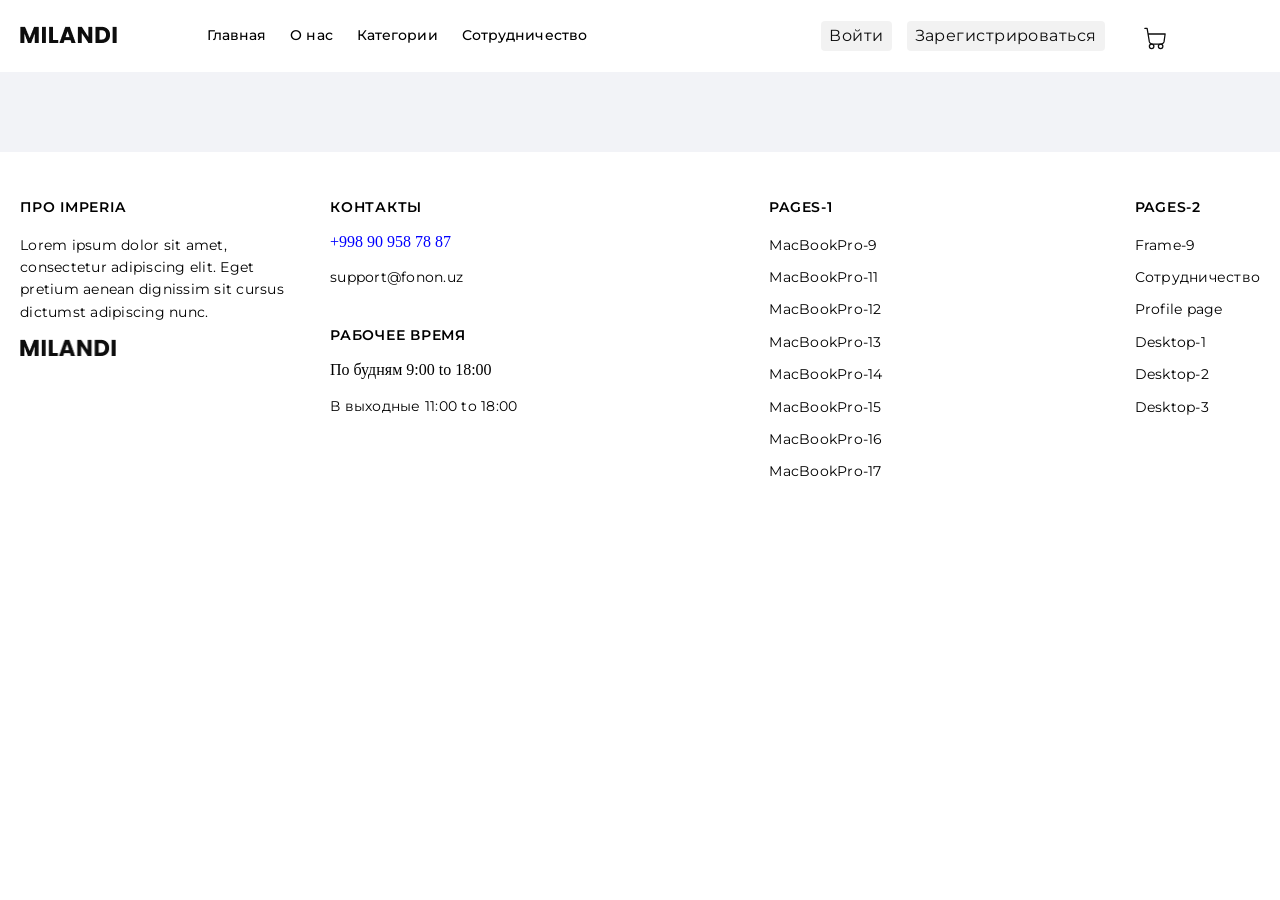
==== pages/Profile-page.html @ d147d4f4 "KKK" ====
<!DOCTYPE html>
<html lang="en">
  <head>
    <meta charset="UTF-8" />
    <meta name="viewport" content="width=device-width, initial-scale=1.0" />
    <title>Profile-page</title>
    <link rel="stylesheet" href="../scss/main.css" />
  </head>
  <body>
    <header>
      <div class="container">
        <nav>
          <a class="logo" href="../index.html">
            <img src="../image/Abubakir/logo.png" alt="logo" />
          </a>
          <div class="nav_items">
            <div class="nav-items">
              <a href="../index.html">Главная</a>
              <a href="#">О нас</a>
              <a href="#">Категории</a>
              <a href="#">Сотрудничество</a>
            </div>
            <div class="nav-btns">
              <a href="./desktop-2.html" class="btn">Войти</a>
              <a href="./desktop-3.html" class="btn">Зарегистрироваться</a>
              <svg
                xmlns="http://www.w3.org/2000/svg"
                width="32"
                height="32"
                viewBox="0 0 32 32"
                fill="none"
              >
                <g clip-path="url(#clip0_10340_265)">
                  <path
                    d="M12 28C13.4728 28 14.6667 26.8061 14.6667 25.3333C14.6667 23.8605 13.4728 22.6666 12 22.6666C10.5273 22.6666 9.33337 23.8605 9.33337 25.3333C9.33337 26.8061 10.5273 28 12 28Z"
                    stroke="#0D0D0D"
                    stroke-width="1.5"
                    stroke-linecap="round"
                    stroke-linejoin="round"
                  />
                  <path
                    d="M22.6667 28C24.1394 28 25.3333 26.8061 25.3333 25.3333C25.3333 23.8605 24.1394 22.6666 22.6667 22.6666C21.1939 22.6666 20 23.8605 20 25.3333C20 26.8061 21.1939 28 22.6667 28Z"
                    stroke="#0D0D0D"
                    stroke-width="1.5"
                    stroke-linecap="round"
                    stroke-linejoin="round"
                  />
                  <path
                    d="M4 4H6.66667L9.33333 20C9.62096 20.818 10.1666 21.5203 10.888 22.0013C11.6095 22.4822 12.4677 22.7158 13.3333 22.6667H22.6667C23.5323 22.7158 24.3905 22.4822 25.112 22.0013C25.8334 21.5203 26.379 20.818 26.6667 20L28 10.6667H7.73333"
                    stroke="#0D0D0D"
                    stroke-width="1.5"
                    stroke-linecap="round"
                    stroke-linejoin="round"
                  />
                </g>
                <defs>
                  <clipPath id="clip0_10340_265">
                    <rect width="32" height="32" fill="white" />
                  </clipPath>
                </defs>
              </svg>
            </div>
          </div>
          <div class="nav-btn">
            <div class="btnn">
              <button class="menu">
                <svg
                  xmlns="http://www.w3.org/2000/svg"
                  width="32"
                  height="32"
                  viewBox="0 0 24 24"
                  style="fill: rgba(0, 0, 0, 1)"
                >
                  <path d="M4 6h16v2H4zm0 5h16v2H4zm0 5h16v2H4z"></path>
                </svg>
              </button>
            </div>
          </div>
        </nav>
      </div>
    </header>
    <main>
      <!-- Faqat shu joyga yozasiz -->
    </main>
    <footer>
      <div class="container">
        <div class="footer_cards">
          <div class="footer_card">
            <h6>про imperia</h6>
            <p>
              Lorem ipsum dolor sit amet, consectetur adipiscing elit. Eget
              pretium aenean dignissim sit cursus dictumst adipiscing nunc.
            </p>
            <img src="../image/Abubakir/logo.png" alt="logo" />
          </div>
          <div class="foot_cards">
            <div class="footer-card">
              <h6>контакты</h6>
              <a href="tel:+998 90 958 78 87">+998 90 958 78 87</a>
              <a href="#">support@fonon.uz</a>
              <h6>рабочее время</h6>
              <p>По будням 9:00 to 18:00</p>
              <p>В выходные 11:00 to 18:00</p>
            </div>
            <div class="footer_card">
              <h6>Pages-1</h6>
              <a href="../pages/Macbookpro-9.html">MacBookPro-9</a>
              <a href="../pages/Macbookpro-11.html">MacBookPro-11</a>
              <a href="../pages/Macbookpro-12.html">MacBookPro-12</a>
              <a href="../pages/Macbookpro-13.html">MacBookPro-13</a>
              <a href="../pages/Macbookpro-14.html">MacBookPro-14</a>
              <a href="../pages/Macbookpro-15.html">MacBookPro-15</a>
              <a href="../pages/Macbookpro-16.html">MacBookPro-16</a>
              <a href="../pages/Macbookpro-17.html">MacBookPro-17</a>
            </div>
            <div class="footer_card">
              <h6>Pages-2</h6>
              <a href="../pages/Frame-9.html">Frame-9</a>
              <a href="../pages/Сотрудничество.html">Сотрудничество</a>
              <a href="../pages/Profile-page.html">Profile page</a>
              <a href="../pages/desktop-1.html">Desktop-1</a>
              <a href="../pages/desktop-2.html">Desktop-2</a>
              <a href="../pages/desktop-3.html">Desktop-3</a>
            </div>
          </div>
        </div>
      </div>
    </footer>
    <script src="../js/index.js"></script>
  </body>
</html>
---- scss/main.css ----
@import url("https://fonts.googleapis.com/css2?family=Inter&family=Montserrat&display=swap");
@import url("https://fonts.googleapis.com/css2?family=Inter&family=Montserrat&family=Open+Sans&display=swap");
@import url("https://fonts.googleapis.com/css2?family=Inter&family=Montserrat&display=swap");
footer {
  padding: 46px 0 42px;
}
footer .footer_cards {
  display: flex;
  align-items: flex-start;
  justify-content: space-between;
  gap: 24px;
}
footer .footer_cards .footer_card h6 {
  color: var(--Black, #000);
  font-variant-numeric: lining-nums proportional-nums;
  /* BUTTON */
  font-family: Montserrat;
  font-size: 14px;
  font-style: normal;
  font-weight: 600;
  line-height: 140%; /* 19.6px */
  letter-spacing: 0.75px;
  text-transform: uppercase;
}
footer .footer_cards .footer_card p {
  max-width: 265px;
  color: var(--Black, #000);
  font-variant-numeric: lining-nums proportional-nums;
  /* Body 2 */
  font-family: Montserrat;
  font-size: 14px;
  font-style: normal;
  font-weight: 400;
  line-height: 160%; /* 22.4px */
  letter-spacing: 0.25px;
  padding: 16px 0;
}
footer .footer_cards .footer_card img {
  width: 96px;
}
footer .footer_cards .foot_cards {
  width: 75%;
  display: flex;
  align-items: baseline;
  justify-content: space-between;
  gap: 32px;
}
footer .footer_cards .foot_cards .footer-card h6 {
  padding-bottom: 15px;
  color: var(--Black, #000);
  font-variant-numeric: lining-nums proportional-nums;
  /* BUTTON */
  font-family: Montserrat;
  font-size: 14px;
  font-style: normal;
  font-weight: 600;
  line-height: 140%; /* 19.6px */
  letter-spacing: 0.75px;
  text-transform: uppercase;
}
footer .footer_cards .foot_cards .footer-card a + a {
  display: block;
  padding-top: 15px;
  padding-bottom: 38px;
  color: var(--Black, #000);
  font-variant-numeric: lining-nums proportional-nums;
  /* Body 2 */
  font-family: Montserrat;
  font-size: 14px;
  font-style: normal;
  font-weight: 400;
  line-height: 160%; /* 22.4px */
  letter-spacing: 0.25px;
}
footer .footer_cards .foot_cards .footer-card p + p {
  padding-top: 10px;
  max-width: 265px;
  color: var(--Black, #000);
  font-variant-numeric: lining-nums proportional-nums;
  /* Body 2 */
  font-family: Montserrat;
  font-size: 14px;
  font-style: normal;
  font-weight: 400;
  line-height: 160%; /* 22.4px */
  letter-spacing: 0.25px;
  padding: 16px 0;
}
footer .footer_cards .foot_cards .footer_card h6 {
  padding-bottom: 16px;
}
footer .footer_cards .foot_cards .footer_card a {
  color: var(--Black, #000);
  font-variant-numeric: lining-nums proportional-nums;
  /* Body 2 */
  font-family: Montserrat;
  font-size: 14px;
  font-style: normal;
  font-weight: 400;
  line-height: 160%; /* 22.4px */
  letter-spacing: 0.25px;
  display: block;
  padding-bottom: 10px;
  transition: 0.5s;
}
footer .footer_cards .foot_cards .footer_card a:hover {
  color: #6f6f6f;
}
@media only screen and (max-width: 888px) {
  footer .footer_cards {
    display: flex;
    align-items: center;
    justify-content: center;
    gap: 32px;
    flex-wrap: wrap;
  }
}
@media only screen and (max-width: 888px) {
  footer .footer_cards .footer_card img {
    width: 60px;
  }
  footer .footer_cards .foot_cards {
    display: flex;
    align-items: flex-start;
    justify-content: flex-start;
    gap: 28px;
    flex-wrap: wrap;
  }
}

.top {
  padding: 8px 0;
  background-color: black;
}
.top button {
  background-color: transparent;
  color: #fff;
  font-size: 28px;
  transition: 0.5s;
}
.top button:hover {
  color: #4d4a4a;
}

header {
  background-color: #fff;
  position: sticky;
  top: 0;
  left: 0;
  right: 0;
  z-index: 100;
}
header nav {
  display: flex;
  align-items: center;
  justify-content: space-between;
  padding: 20px 0;
}
header nav .nav_items {
  width: 85%;
  display: flex;
  align-items: center;
  justify-content: space-between;
  gap: 32px;
  padding: 0 45px;
}
header nav .nav_items .nav-items {
  display: flex;
  align-items: center;
  gap: 24px;
}
header nav .nav_items .nav-items a {
  color: #000;
  text-align: center;
  font-variant-numeric: lining-nums proportional-nums;
  /* Subtitle 2 */
  font-family: Montserrat;
  font-size: 14px;
  font-style: normal;
  font-weight: 500;
  line-height: 140%; /* 19.6px */
  letter-spacing: 0.1px;
  transition: 0.4s;
}
header nav .nav_items .nav-items a:hover {
  color: #000;
  font-weight: 600;
}
header nav .nav_items .nav-btns {
  display: flex;
  align-items: center;
  gap: 15px;
}
header nav .nav_items .nav-btns a {
  border-radius: 4px;
  background: var(--black-5, rgba(0, 0, 0, 0.05));
  color: var(--Black, #0d0d0d);
  text-align: center;
  font-variant-numeric: lining-nums proportional-nums;
  padding: 4px 8px;
  /* Body 1 */
  font-family: Montserrat;
  font-size: 16px;
  font-style: normal;
  font-weight: 400;
  line-height: 140%; /* 22.4px */
  letter-spacing: 0.44px;
  transition: 0.5s;
}
header nav .nav_items .nav-btns a:hover {
  background: var(--Yellow, #ffc000);
}
header nav .nav_items .nav-btns svg {
  margin-left: 19px;
  cursor: pointer;
}
header nav #dark-light {
  cursor: pointer;
  border-radius: 44px;
  overflow: hidden;
  /* Checked */
  /* Other States */
}
header nav #dark-light .l {
  display: block;
  margin-bottom: 1.5em;
  font-size: 1em;
  cursor: pointer;
}
header nav #dark-light .l {
  background-color: rgba(0, 0, 0, 0.7);
  border-radius: 0.75em;
  box-shadow: 0.125em 0.125em 0 0.125em rgba(0, 0, 0, 0.3) inset;
  color: #fdea7b;
  display: inline-flex;
  align-items: center;
  margin: auto;
  padding: 0.15em;
  width: 3em;
  height: 1.5em;
  transition: background-color 0.1s 0.3s ease-out, box-shadow 0.1s 0.3s ease-out;
  -webkit-appearance: none;
  -moz-appearance: none;
  appearance: none;
}
header nav #dark-light .l:before,
header nav #dark-light .l:after {
  content: "";
  display: block;
}
header nav #dark-light .l:before {
  background-color: #d7d7d7;
  border-radius: 50%;
  width: 1.2em;
  height: 1.2em;
  transition: background-color 0.1s 0.3s ease-out, transform 0.3s ease-out;
  z-index: 1;
}
header nav #dark-light .l:after {
  background: linear-gradient(transparent 50%, rgba(0, 0, 0, 0.15) 0) 0 50%/50% 100%, repeating-linear-gradient(90deg, #bbb 0, #bbb, #bbb 20%, #999 20%, #999 40%) 0 50%/50% 100%, radial-gradient(circle at 50% 50%, #888 25%, transparent 26%);
  background-repeat: no-repeat;
  border: 0.25em solid transparent;
  border-left: 0.4em solid #d8d8d8;
  border-right: 0 solid transparent;
  transition: border-left-color 0.1s 0.3s ease-out, transform 0.3s ease-out;
  transform: translateX(-22.5%);
  transform-origin: 25% 50%;
  width: 1.2em;
  height: 1em;
  box-sizing: border-box;
}
header nav #dark-light .l:checked {
  background-color: rgba(0, 0, 0, 0.45);
  box-shadow: 0.125em 0.125em 0 0.125em rgba(0, 0, 0, 0.1) inset;
}
header nav #dark-light .l:checked:before {
  background-color: currentColor;
  transform: translateX(125%);
}
header nav #dark-light .l:checked:after {
  border-left-color: currentColor;
  transform: translateX(-2.5%) rotateY(180deg);
}
header nav #dark-light .l:focus {
  /* Usually an anti-A11Y practice but set to remove an annoyance just for this demo */
  outline: 0;
}
header nav .btnn {
  display: flex;
  align-items: center;
  gap: 14px;
}
header nav .btnn .menu {
  background-color: transparent;
  border: 0;
  display: none;
}
header nav .btnn-2 {
  display: flex;
  align-items: center;
  gap: 14px;
}
header nav .btnn-2 svg {
  display: none;
}
header nav .nav-btn {
  display: flex;
  align-items: center;
  gap: 14px;
}
header nav .nav-btn .logo-2 {
  display: none;
}
@media only screen and (max-width: 1027px) {
  header nav .btnn .menu {
    display: block;
  }
  header .nav_items {
    display: flex;
    align-items: center;
    justify-content: center;
    flex-direction: column;
    gap: 25px;
    position: fixed;
    top: 86px;
    right: -100%;
    width: 100%;
    height: calc(80vh - 70px);
    background: #fff;
    opacity: 0.95;
    padding: 100px 0;
    transition: all 0.3s ease-in-out;
    z-index: 100;
  }
  header .nav_items .nav-items {
    display: flex;
    align-items: center;
    justify-content: center;
    flex-direction: column;
  }
  header .nav_items .nav-btns {
    display: flex;
    align-items: center;
    justify-content: center;
    flex-direction: column;
  }
}
@media only screen and (max-width: 420px) {
  header nav .logo {
    display: none;
  }
  header nav .nav-btn {
    width: 100%;
    display: flex;
    align-items: center;
    justify-content: space-between;
  }
  header nav .nav-btn .logo-2 {
    display: block;
  }
  header nav .nav-btn .btnn-2 svg {
    display: block;
    cursor: pointer;
  }
}

@media only screen and (max-width: 1027px) {
  .open .nav {
    display: flex;
    align-items: center;
    justify-content: space-between;
  }
  .open .menu {
    display: block;
  }
  .open .nav_items {
    display: flex;
    align-items: center;
    justify-content: center;
    flex-direction: column;
    gap: 25px;
    position: fixed;
    top: 86px;
    right: 0%;
    width: 100%;
    height: calc(80vh - 50px);
    background: #fff;
    opacity: 0.95;
    padding: 60px 0;
    transition: all 0.3s ease-in-out;
    z-index: 100;
  }
}

.hero {
  background: linear-gradient(99deg, #e1aa00 0%, #ffc000 74.72%);
  padding-top: 203px;
  padding-bottom: 189px;
}
.hero .hero_cards {
  background-color: #000;
  display: flex;
  align-items: center;
  justify-content: space-between;
  position: relative;
  padding-bottom: 150px;
}
.hero .hero_cards .hero_card {
  max-width: 600px;
  padding-left: 20px;
}
.hero .hero_cards .hero_card h1 {
  max-width: 588px;
  color: var(--White, #fff);
  font-variant-numeric: lining-nums proportional-nums;
  /* H4 Headline */
  font-family: Montserrat;
  font-size: 34px;
  font-style: normal;
  font-weight: 700;
  line-height: 140%; /* 47.6p x */
  letter-spacing: 0.25px;
  padding-top: 30px;
}
.hero .hero_cards .hero_card p {
  max-width: 588px;
  color: var(--White, #fff);
  font-variant-numeric: lining-nums proportional-nums;
  /* Subtitle 2 */
  font-family: Montserrat;
  font-size: 14px;
  font-style: normal;
  font-weight: 500;
  line-height: 140%; /* 19.6px */
  letter-spacing: 0.1px;
  padding-top: 16px;
  padding-bottom: 24px;
}
.hero .hero_cards .hero_card svg {
  fill: #ffc000;
  transition: 0.5s;
}
.hero .hero_cards .hero_card a {
  display: flex;
  align-items: center;
  gap: 4px;
  color: var(--Yellow, #ffc000);
  text-align: center;
  font-variant-numeric: lining-nums proportional-nums;
  /* BUTTON */
  font-family: Montserrat;
  font-size: 14px;
  font-style: normal;
  font-weight: 600;
  line-height: 140%; /* 19.6px */
  letter-spacing: 0.75px;
  text-transform: uppercase;
  transition: 0.5s;
}
.hero .hero_cards .hero_card a:hover {
  color: #fff;
}
.hero .hero_cards .hero_card a:hover svg {
  fill: #fff;
}
.hero .hero_cards .hero_card img {
  max-width: 512px;
  height: 788px;
  position: absolute;
  top: -205.5px;
  right: 0;
  overflow: hidden;
}
@media only screen and (max-width: 420px) {
  .hero {
    padding-bottom: 0;
    padding-top: 100px;
  }
  .hero .container {
    padding: 0;
  }
  .hero .container .hero_cards {
    display: flex;
    align-items: center;
    justify-content: center;
    flex-wrap: wrap;
    flex-direction: column-reverse;
    background-color: transparent;
    padding-bottom: 0;
  }
  .hero .container .hero_cards h1 {
    font-size: 24px;
  }
  .hero .container .hero_cards .hero_card {
    padding: 0;
  }
  .hero .container .hero_cards .hero_card img {
    width: 100%;
    position: relative;
    height: 400px;
    top: 4px;
  }
  .hero .container .hero_cards .card2 {
    padding-left: 28px;
    background: #fff;
    padding-bottom: 48px;
  }
  .hero .container .hero_cards .card2 h1 {
    color: #000;
  }
  .hero .container .hero_cards .card2 p {
    color: #000;
  }
  .hero .container .hero_cards .card2 a {
    color: #000;
  }
  .hero .container .hero_cards .card2 a svg {
    fill: #000;
  }
}

main {
  background: #f2f3f7;
  padding-bottom: 80px;
}

.services .services-content h2 {
  color: #000;
  text-align: center;
  font-variant-numeric: lining-nums proportional-nums;
  /* H4 Headline */
  font-family: Montserrat;
  font-size: 34px;
  font-style: normal;
  font-weight: 700;
  line-height: 140%; /* 47.6px */
  letter-spacing: 0.25px;
  padding-top: 62px;
}
.services .services-content .services_cards {
  padding-top: 24px;
  padding-bottom: 80px;
  display: flex;
  align-items: center;
  justify-content: space-between;
  gap: 50px;
}
.services .services-content .services_cards .services_card {
  width: 294px;
  border-radius: 12px;
  background: var(--Tecxt-white, #fff);
  padding: 29px 32px 27px;
  display: flex;
  align-items: center;
  justify-content: center;
  flex-direction: column;
  gap: 45px;
}
.services .services-content .services_cards .services_card h3 {
  color: var(--Black, #000);
  font-variant-numeric: lining-nums proportional-nums;
  /* Body 1 */
  font-family: Montserrat;
  font-style: normal;
  font-weight: 400;
  line-height: 140%; /* 22.4px */
  letter-spacing: 0.44px;
}
@media only screen and (max-width: 425px) {
  .services .services-content h2 {
    padding-top: 40px;
    font-size: 24px;
  }
  .services .services-content .services_cards {
    display: flex;
    align-items: center;
    justify-content: center;
    flex-wrap: wrap;
  }
}

.product .product-content h3 {
  color: #000;
  text-align: center;
  font-variant-numeric: lining-nums proportional-nums;
  /* H4 Headline */
  font-family: Montserrat;
  font-size: 34px;
  font-style: normal;
  font-weight: 700;
  line-height: 140%; /* 47.6px */
  letter-spacing: 0.25px;
  padding-bottom: 32px;
}
.product .product-content .product_cards {
  padding-bottom: 64px;
  display: flex;
  align-items: center;
  justify-content: center;
  gap: 32px;
  flex-wrap: wrap;
}
.product .product-content .product_cards .product_card {
  width: 294px;
  background: #fff;
  border-radius: 12px;
  padding-bottom: 8px;
}
.product .product-content .product_cards .product_card .pro_img {
  width: 100%;
}
.product .product-content .product_cards .product_card h4 {
  color: var(--Black, #000);
  font-variant-numeric: lining-nums proportional-nums;
  /* BUTTON */
  font-family: Montserrat;
  font-size: 14px;
  font-style: normal;
  font-weight: 600;
  line-height: 140%; /* 19.6px */
  letter-spacing: 0.75px;
  text-transform: uppercase;
  padding: 7px 13px 8px;
}
.product .product-content .product_cards .product_card p {
  padding: 0 13px;
  width: 240px;
  height: 54px;
  flex-shrink: 0;
}
.product .product-content .product_cards .product_card .imgs {
  display: flex;
  align-items: center;
  justify-content: space-between;
  padding: 8px 13px 12px;
}
.product .product-content .product_cards .product_card .imgs b {
  color: var(--Black, #000);
  font-variant-numeric: lining-nums proportional-nums;
  /* Overline */
  font-family: Montserrat;
  font-size: 10px;
  font-style: normal;
  font-weight: 700;
  line-height: 140%; /* 14px */
  letter-spacing: 1.5px;
  text-transform: uppercase;
  padding: 0 13px;
}
.product .product-content .product_cards .product_card a {
  width: 95%;
  margin: auto;
  border-radius: 6px;
  background: var(--Gold, #ffc000);
  padding: 8px 24px;
  display: block;
  color: var(--Black, #000);
  text-align: center;
  font-variant-numeric: lining-nums proportional-nums;
  /* BUTTON */
  font-family: Montserrat;
  font-size: 14px;
  font-style: normal;
  font-weight: 600;
  line-height: 140%; /* 19.6px */
  letter-spacing: 0.75px;
  text-transform: uppercase;
  transition: 0.5s;
}
.product .product-content .product_cards .product_card a:hover {
  background-color: #d9a303;
  color: #a1a1a1;
}
.product .product-content .product_cards .product_card a:active {
  box-shadow: 3px 3px 5px rgba(217, 163, 3, 0.5);
}

.categorie {
  padding-bottom: 64px;
}
.categorie .categorie_cards {
  display: flex;
  align-items: center;
  justify-content: center;
  gap: 32px;
  flex-wrap: wrap;
  min-height: 450px;
}
.categorie .categorie_cards .categorie_card {
  width: 264px;
  border-radius: 8px;
  overflow: hidden;
  transition: 0.5s;
}
.categorie .categorie_cards .categorie_card img {
  width: 100%;
}
.categorie .categorie_cards .categorie_card h5 {
  padding: 22px 32px;
  background-color: #000;
  color: var(--Yellow, #ffc000);
  font-variant-numeric: lining-nums proportional-nums;
  /* H5 Headline */
  font-family: Montserrat;
  font-size: 24px;
  font-style: normal;
  font-weight: 700;
  line-height: 140%; /* 33.6px */
  display: none;
  transition: 0.5s;
}
.categorie .categorie_cards .categorie_card:hover h5 {
  display: block;
}
.categorie .categorie_cards .c_card-1 img {
  height: 90%;
}
.categorie .categorie_cards .c_card-1 h5 {
  display: block;
}

.imperia {
  background: #fff;
}
.imperia .imperia_cards {
  display: flex;
  align-items: center;
  justify-content: space-between;
  gap: 32px;
}
.imperia .imperia_cards .imperia_card h6 {
  color: var(--Black, #0d0d0d);
  font-variant-numeric: lining-nums proportional-nums;
  /* H4 Headline */
  font-family: Montserrat;
  font-size: 34px;
  font-style: normal;
  font-weight: 700;
  line-height: 140%; /* 47.6px */
  letter-spacing: 0.25px;
}
.imperia .imperia_cards .imperia_card p {
  max-width: 558px;
  color: #000;
  font-variant-numeric: lining-nums proportional-nums;
  /* Body 1 */
  font-family: Montserrat;
  font-size: 16px;
  font-style: normal;
  font-weight: 400;
  line-height: 140%; /* 22.4px */
  letter-spacing: 0.44px;
  padding: 24px 0;
}
.imperia .imperia_cards .imperia_card a {
  border-radius: 6px;
  background: var(--Gold, #ffc000);
  color: var(--Black, #000);
  text-align: center;
  font-variant-numeric: lining-nums proportional-nums;
  /* BUTTON */
  font-family: Montserrat;
  font-size: 14px;
  font-style: normal;
  font-weight: 600;
  line-height: 140%; /* 19.6px */
  letter-spacing: 0.75px;
  text-transform: uppercase;
  padding: 8px 24px;
  transition: 0.4s;
}
.imperia .imperia_cards .imperia_card a:hover {
  background-color: #d9a303;
  color: #a1a1a1;
}
.imperia .imperia_cards .imperia_card img {
  width: 100%;
}
@media only screen and (max-width: 420px) {
  .imperia {
    background-color: transparent;
    padding-bottom: 40px;
  }
  .imperia .imperia_cards {
    background: #fff;
    display: flex;
    align-items: center;
    justify-content: center;
    gap: 32px;
    flex-wrap: wrap;
    padding-bottom: 24px;
  }
  .imperia .imperia_cards .i-card-2 {
    padding-left: 15px;
  }
  .imperia .imperia_cards .i-card-2 a {
    text-align: center;
    margin: auto;
  }
}

.aksya {
  background: var(--Yellow, #ffc000);
  margin-top: 48px;
}
.aksya .aksya_content {
  padding: 173px 0;
}
.aksya .aksya_content h6 {
  max-width: 666px;
  color: var(--Black, #0d0d0d);
  text-align: center;
  font-variant-numeric: lining-nums proportional-nums;
  margin: auto;
  /* H4 Headline */
  font-family: Montserrat;
  font-size: 34px;
  font-style: normal;
  font-weight: 700;
  line-height: 140%; /* 47.6px */
  letter-spacing: 0.25px;
}
.aksya .aksya_content h6 b {
  color: var(--Black, #0d0d0d);
  font-variant-numeric: lining-nums proportional-nums;
  /* H2 Headline */
  font-family: Montserrat;
  font-size: 60px;
  font-style: normal;
  font-weight: 700;
  line-height: 140%;
}
@media only screen and (max-width: 420px) {
  .aksya .aksya_content {
    padding: 0;
  }
  .aksya .aksya_content h6 {
    color: var(--Black, #0d0d0d);
    text-align: center;
    font-variant-numeric: lining-nums proportional-nums;
    /* Body Big */
    font-family: Montserrat;
    font-size: 20px;
    font-style: normal;
    font-weight: 400;
    line-height: 140%; /* 28px */
    letter-spacing: 0.15px;
    padding: 56px 0;
  }
  .aksya .aksya_content h6 b {
    color: var(--Black, #0d0d0d);
    text-align: center;
    font-variant-numeric: lining-nums proportional-nums;
    /* Body Big */
    font-family: Montserrat;
    font-size: 20px;
    font-style: normal;
    font-weight: 400;
    line-height: 140%; /* 28px */
    letter-spacing: 0.15px;
  }
}

.desktop_hero .desk__cards {
  display: flex;
  align-items: center;
  justify-content: center;
  gap: 50px;
  flex-wrap: wrap;
}
.desktop_hero .desk__cards .desk__card {
  max-width: 460px;
}
.desktop_hero .desk__cards .desk__card h1 {
  color: #000;
  font-variant-numeric: lining-nums proportional-nums;
  font-family: Montserrat;
  font-size: 46px;
  font-style: normal;
  font-weight: 900;
  line-height: 64px; /* 139.13% */
}
.desktop_hero .desk__cards .desk__card p {
  color: #000;
  font-variant-numeric: lining-nums proportional-nums;
  /* Subtitle 2 */
  font-family: Montserrat;
  font-size: 14px;
  font-style: normal;
  font-weight: 500;
  line-height: 140%; /* 19.6px */
  letter-spacing: 0.1px;
  padding-bottom: 24px;
}
.desktop_hero .desk__cards .desk__card img {
  width: 100%;
}
.desktop_hero .desk__cards .desk__card a {
  border-radius: 6px;
  background: var(--Yellow, #ffc000);
  color: var(--Black, #0d0d0d);
  text-align: center;
  font-family: Inter;
  font-size: 20px;
  font-style: normal;
  font-weight: 700;
  line-height: 34px; /* 170% */
  padding: 13px 12px;
}
@media only screen and (max-width: 420px) {
  .desktop_hero .desk__cards .desk__card h1 {
    font-size: 28px;
  }
}

.desk-2 .desk-2-content .desk-2__cards .desk-2__card p {
  color: 0;
}

* {
  padding: 0;
  margin: 0;
  box-sizing: border-box;
}

.main-section-desktop-3 {
  margin: 56px 0 64px 0;
  font-family: "Montserrat", sans-serif;
}
.main-section-desktop-3 h1 {
  text-align: center;
  margin: 56px 0 48px 0;
}
.main-section-desktop-3 h2 {
  display: none;
}
.main-section-desktop-3 .registiration {
  display: flex;
  align-items: center;
  gap: 60px;
  flex-wrap: wrap;
}
.main-section-desktop-3 .registiration .r-left img {
  max-width: 658px;
  width: 100%;
  height: auto;
}
.main-section-desktop-3 .registiration .r-right .input {
  width: 555px;
  height: 60px;
  border: 1px solid grey;
  display: flex;
  align-items: center;
  padding: 16px;
  font-size: 16px;
  margin-bottom: 16px;
}
.main-section-desktop-3 .registiration .r-right input {
  border: none;
  outline: none;
  width: 500px;
  font-size: 16px;
  font-weight: 500;
}
.main-section-desktop-3 .registiration .r-right label {
  font-size: 16px;
  font-weight: 600;
}
.main-section-desktop-3 .registiration .btn-reg {
  padding: 13px;
  width: 236px;
  height: 44px;
  background-color: #FFC000;
  font-size: 16px;
}

.reggy {
  display: none;
}

@media only screen and (max-width: 1312px) {
  .registiration {
    display: flex;
    flex-direction: column;
    justify-content: center;
    align-items: center;
  }
  .reg {
    display: none;
  }
  .reggy {
    display: block;
    text-align: left !important;
  }
}
@media only screen and (max-width: 594px) {
  .r-right .input {
    width: 319px !important;
    height: 44px;
    border: 1px solid grey;
    display: flex;
    align-items: center;
    padding: 16px;
    font-size: 16px;
    margin-bottom: 16px;
  }
  .r-right input {
    border: none;
    outline: none;
    width: 500px;
    font-size: 16px;
    font-weight: 500;
  }
  .r-right label {
    font-size: 16px;
    font-weight: 600;
  }
  .btn-register button {
    padding: 13px;
    width: 319px !important;
    height: 44px;
    background-color: #FFC000;
    font-size: 16px;
  }
}
.yagona {
  background-color: #fafafa;
}

.frame {
  padding-top: 32px;
  padding-bottom: 64px;
}
.frame h1 {
  padding-bottom: 32px;
  color: #000;
  text-align: center;
  font-variant-numeric: lining-nums proportional-nums;
  font-family: Montserrat;
  font-size: 34px;
  font-style: normal;
  font-weight: 700;
  line-height: 140%; /* 47.6px */
  letter-spacing: 0.25px;
}
.frame .sale {
  background-color: #fff;
  padding-left: 400px;
  margin-bottom: 28px;
}
.frame .sale .sale-title {
  display: flex;
  align-items: center;
  justify-content: flex-end;
}
.frame .sale .sale-title h2 {
  padding-top: 24px;
  color: #040921;
  font-variant-numeric: lining-nums proportional-nums;
  font-family: Montserrat;
  font-size: 24px;
  font-style: normal;
  font-weight: 700;
  line-height: 140%; /* 33.6px */
}
.frame .sale .sale-title svg {
  margin-left: 524px;
  padding-right: 12px;
}
.frame .sale .ball {
  display: flex;
  align-items: center;
  padding-top: 48px;
}
.frame .sale .ball p {
  padding-left: 8px;
  padding-top: 8px;
  color: #000;
  font-variant-numeric: lining-nums proportional-nums;
  font-family: Montserrat;
  font-size: 24px;
  font-style: normal;
  font-weight: 500;
  line-height: 140%; /* 19.6px */
  letter-spacing: 0.1px;
}
.frame .sale p {
  max-width: 754px;
  padding-top: 12px;
  color: #000;
  font-variant-numeric: lining-nums proportional-nums;
  font-family: Montserrat;
  font-size: 14px;
  font-style: normal;
  font-weight: 400;
  line-height: 160%; /* 22.4px */
  letter-spacing: 0.25px;
}
.frame .sale .past {
  display: flex;
  align-items: center;
  padding-top: 44px;
  padding-bottom: 28px;
  gap: 60%;
}
.frame .sale .past .price {
  display: flex;
  align-items: center;
  gap: 40px;
}
.frame .sale .past .son {
  width: 160px;
  height: 37px;
  background-color: #f2f2f2;
  display: flex;
  align-items: center;
  justify-content: center;
  border-left: 37px solid #ffc000;
  border-right: 37px solid #ffc000;
}
.frame .sale .past .son p {
  color: #000;
  font-variant-numeric: lining-nums proportional-nums;
  font-family: Montserrat;
  font-size: 20px;
  font-style: normal;
  font-weight: 400;
  line-height: 140%; /* 28px */
  letter-spacing: 0.15px;
  padding-bottom: 10px;
}
.frame button {
  margin-left: 72%;
  color: var(--Black, #0d0d0d);
  font-variant-numeric: lining-nums proportional-nums;
  font-family: Montserrat;
  font-size: 14px;
  font-style: normal;
  font-weight: 600;
  line-height: 140%; /* 19.6px */
  letter-spacing: 0.75px;
  text-transform: uppercase;
  background: var(--Yellow, #ffc000);
  padding: 18px 112px;
  border: 2px solid #ffc000;
}
.frame button:hover {
  background-color: transparent;
  transition: 0.4s;
}
.frame .error {
  margin-top: 32px;
  padding: 13px 10px;
  background: #ff5959;
  display: flex;
  justify-content: center;
  align-items: center;
  gap: 16px;
}
.frame .error p {
  color: #fff;
  font-variant-numeric: lining-nums proportional-nums;
  font-family: Montserrat;
  font-size: 14px;
  font-style: normal;
  font-weight: 700;
  line-height: 160%; /* 22.4px */
  letter-spacing: 0.25px;
}

@media only screen and (max-width: 420px) {
  .frame {
    text-align: center;
  }
  .frame .sale {
    text-align: center;
    padding-left: 0;
  }
  .frame .sale .sale-title svg {
    margin-left: 100px;
  }
  .frame .sale .past {
    gap: 30px;
  }
  .frame button {
    margin-left: 0%;
    padding: 12px 100px;
  }
}
* {
  padding: 0;
  margin: 0;
  box-sizing: border-box;
}

.order-main-section {
  font-family: "Montserrat", sans-serif;
  font-family: "Rubik", sans-serif;
}
.order-main-section p {
  font-family: "Montserrat", "Lucida Sans", "Lucida Sans Regular", "Lucida Grande", "Lucida Sans Unicode", Geneva, Verdana, sans-serif;
  font-size: 16px;
}
.order-main-section span {
  font-family: "Montserrat", "Lucida Sans", "Lucida Sans Regular", "Lucida Grande", "Lucida Sans Unicode", Geneva, Verdana, sans-serif;
  font-size: 16px;
}
.order-main-section button {
  font-family: "Montserrat", "Lucida Sans", "Lucida Sans Regular", "Lucida Grande", "Lucida Sans Unicode", Geneva, Verdana, sans-serif;
  font-size: 16px;
  cursor: pointer;
}
.order-main-section button:hover {
  transition: 0.3s;
}
.order-main-section a {
  text-decoration: none;
  font-family: "Montserrat", "Lucida Sans", "Lucida Sans Regular", "Lucida Grande", "Lucida Sans Unicode", Geneva, Verdana, sans-serif;
  font-size: 16px;
}
.order-main-section li {
  font-size: 16px;
  list-style: none;
}
.order-main-section .container {
  max-width: 1240px;
  width: 100%;
  padding: 0 20px;
  margin: 0 auto;
}

.order-hero {
  display: flex;
  justify-content: space-between;
  gap: 34px;
}
.order-hero .o-left .pricing-area .price-box {
  width: 460px;
  height: 113px;
  background: var(--Yellow, #FFC000);
  color: black;
  padding: 16px;
}
.order-hero .o-left .pricing-area .price-box .p-top {
  display: flex;
  align-items: center;
  justify-content: space-between;
  margin-bottom: 25px;
}
.order-hero .o-left .pricing-area .price-box .p-bottom {
  display: flex;
  align-items: center;
  justify-content: space-between;
}
.order-hero .o-left .pricing-area .payment-methods {
  display: flex;
  margin-top: 48px;
  gap: 48px;
}
.order-hero .o-left .pricing-area .payment-methods svg {
  width: 206px;
  height: 56px;
}
.order-hero .o-left .pricing-area .payment-methods svg:hover {
  cursor: pointer;
}
.order-hero .o-left .pricing-area .payment-methods svg:hover rect {
  stroke: #FFC000;
}
.order-hero .o-left .pricing-area .payment-methods svg:active rect {
  stroke: #FFC000;
}
.order-hero .o-right .filling-area {
  display: flex;
  flex-direction: column;
  row-gap: 24px;
}
.order-hero .o-right .filling-area .input {
  width: 558px;
  height: 58px;
  background: var(--Grey-7, #F1F1F1);
}
.order-hero .o-right .filling-area .input input {
  border: none;
  outline: none;
  background: transparent;
  padding: 16px 18px;
  width: 500px;
}
.order-hero .o-right .filling-area ::-moz-placeholder {
  font-size: 16px;
  color: grey;
}
.order-hero .o-right .filling-area ::placeholder {
  font-size: 16px;
  color: grey;
}
.order-hero .o-right .filling-area button {
  width: 558px;
  height: 58px;
  background: var(--Yellow, #FFC000);
  padding: 21px 197px;
  border: none;
}
.order-hero .o-right .filling-area button:hover {
  background: var(--Yellow, #ffcc34);
  color: #41454D;
}

@media only screen and (max-width: 1091px) {
  .order-hero {
    display: flex;
    justify-content: center;
    flex-wrap: wrap;
    gap: 34px;
  }
  .order-hero .o-left .pricing-area .price-box {
    width: 358px;
    height: 113px;
    background: var(--Yellow, #FFC000);
    color: black;
    padding: 16px;
    margin: 0 auto;
  }
  .order-hero .o-left .pricing-area .price-box .p-top {
    display: flex;
    align-items: center;
    justify-content: space-between;
    margin-bottom: 25px;
  }
  .order-hero .o-left .pricing-area .price-box .p-bottom {
    display: flex;
    align-items: center;
    justify-content: space-between;
  }
  .order-hero .o-left .pricing-area .payment-methods {
    display: flex;
    margin-top: 48px;
    gap: 48px;
  }
  .order-hero .o-left .pricing-area .payment-methods svg {
    width: 180px;
    height: 36px;
  }
  .order-hero .o-left .pricing-area .payment-methods svg:hover {
    cursor: pointer;
  }
  .order-hero .o-left .pricing-area .payment-methods svg:hover rect {
    stroke: #FFC000;
  }
  .order-hero .o-left .pricing-area .payment-methods svg:active rect {
    stroke: #FFC000;
  }
  .order-hero .o-right .filling-area {
    display: flex;
    flex-direction: column;
    row-gap: 24px;
  }
  .order-hero .o-right .filling-area .input {
    width: 358px;
    height: 48px;
    background: var(--Grey-7, #F1F1F1);
  }
  .order-hero .o-right .filling-area .input input {
    border: none;
    outline: none;
    background: transparent;
    padding: 16px 18px;
    width: 358px;
  }
  .order-hero .o-right .filling-area ::-moz-placeholder {
    font-size: 16px;
    color: grey;
  }
  .order-hero .o-right .filling-area ::placeholder {
    font-size: 16px;
    color: grey;
  }
  .order-hero .o-right .filling-area button {
    width: 358px;
    height: 48px;
    background: var(--Yellow, #FFC000);
    padding: 18px;
    border: none;
    font-size: 16px;
  }
  .order-hero .o-right .filling-area button:hover {
    background: var(--Yellow, #ffcc34);
    color: #41454D;
  }
}
@media only screen and (max-width: 419px) {
  .payment-methods {
    display: flex;
    gap: 0;
  }
  .payment-methods svg {
    width: 146px;
    height: 28px;
  }
}
.order-content-box {
  display: flex;
  gap: 30px;
  max-width: 1146px;
  width: 100%;
  height: 295px;
  justify-content: space-between;
  align-items: center;
  margin-bottom: 24px;
}
.order-content-box .box-left img {
  max-width: 264px;
  width: 100%;
  height: auto;
  overflow: hidden;
  border-radius: 12px;
}
.order-content-box .box-right {
  display: flex;
  flex-direction: column;
  row-gap: 10px;
  max-width: 900px;
  width: 100%;
}
.order-content-box .box-right div:nth-child(1) {
  display: flex;
  align-items: center;
  justify-content: space-between;
}
.order-content-box .box-right div:nth-child(2) p {
  max-width: 754px;
  width: 100%;
  height: 66px;
  margin-bottom: 43px;
}
.order-content-box .box-right div:nth-child(3) {
  display: flex;
  align-items: center;
  justify-content: space-between;
  flex-wrap: wrap;
  gap: 16px;
}
.order-content-box .box-right div:nth-child(3) div:nth-child(1) {
  display: flex;
  gap: 40px;
}
.order-content-box .box-right div:nth-child(3) .trashbin {
  display: none;
}
.order-content-box .box-right div:nth-child(3) .add-button {
  width: 167px;
  height: 37px;
  display: flex;
  align-items: center;
  justify-content: space-between;
  background: var(--Gray-6, #F2F2F2);
}
.order-content-box .box-right div:nth-child(3) .add-button button {
  width: 37px;
  height: 37px;
  border: none;
  background-color: #FFC000;
}
.order-content-box .box-right div:nth-child(3) .add-button button:hover {
  background: #ffcc34;
}

@media only screen and (max-width: 799px) {
  .order-content-box {
    display: flex;
    gap: 10px;
  }
  .box-right {
    display: flex;
    flex-direction: column;
    row-gap: none !important;
  }
  .box-right .o-paragraph {
    display: none;
  }
  .box-right .add-button {
    width: 110px !important;
    height: 19px;
  }
  .box-right .add-button button {
    width: 19px;
    height: 19px;
  }
}
@media only screen and (max-width: 619px) {
  .box-right h4 {
    font-size: 16px;
  }
  .box-right p {
    font-size: 14px;
  }
}
.shopping-malls h1 {
  text-align: center;
  margin: 40px 0 32px 0;
}
.shopping-malls .store-brands {
  display: flex;
  align-items: center;
  justify-content: space-between;
  gap: 16px;
  margin-bottom: 64px;
  flex-wrap: wrap;
}
.shopping-malls .store-brands div {
  width: 264px;
  height: 107px;
  border-radius: 8px;
  background: var(--black-5, rgba(0, 0, 0, 0.05));
  display: flex;
  align-items: center;
  justify-content: center;
  overflow: hidden;
}
.shopping-malls .store-brands div button {
  border: none;
  width: 264px;
  height: 107px;
  background-color: transparent;
}
.shopping-malls .store-brands div button:hover {
  background: var(--black-5, rgba(0, 0, 0, 0.1));
}

@media only screen and (max-width: 1144px) {
  .store-brands {
    display: flex;
    justify-content: center !important;
  }
}
.categories h1 {
  text-align: center;
  margin-bottom: 32px;
}
.categories .category-content .c-brands {
  display: flex;
  align-items: center;
  justify-content: space-between;
  margin-bottom: 64px;
  flex-wrap: wrap;
  gap: 20px;
}
.categories .category-content .c-brands div:first-child {
  background: #FFC000;
  font-weight: 700;
}
.categories .category-content .c-brands div:first-child:hover {
  background: #dfa800;
}
.categories .category-content .c-brands div {
  width: 215px;
  height: 88px;
  border-radius: 8px;
  background: var(--black-5, rgba(0, 0, 0, 0.05));
  display: flex;
  align-items: center;
  justify-content: center;
  overflow: hidden;
}
.categories .category-content .c-brands div button {
  border: none;
  width: 215px;
  height: 88px;
  background-color: transparent;
}
.categories .category-content .c-brands div button:hover {
  background: var(--black-5, rgba(0, 0, 0, 0.1));
}

@media only screen and (max-width: 1179px) {
  .c-brands {
    display: flex;
    justify-content: center !important;
  }
}
.macbook-pro11 {
  background: var(--Gray-6, #fafafa);
}
.macbook-pro11 section .hero-text {
  padding-top: 64px;
  display: flex;
  align-items: center;
  justify-content: center;
  color: #000;
  text-align: center;
  font-variant-numeric: lining-nums proportional-nums;
  font-family: Montserrat;
  font-size: 34px;
  font-style: normal;
  font-weight: 700;
  line-height: 140%; /* 47.6px */
  letter-spacing: 0.25px;
}
.macbook-pro11 section .hero-content {
  display: flex;
  align-items: start;
  gap: 129px;
}
.macbook-pro11 section .hero-content .text-content {
  padding-top: 87px;
  padding-left: 147px;
}
.macbook-pro11 section .hero-content .text-content p:first-child {
  color: #000;
  font-variant-numeric: lining-nums proportional-nums;
  font-family: Montserrat;
  font-size: 24px;
  font-style: normal;
  font-weight: 700;
  line-height: 140%; /* 33.6px */
}
.macbook-pro11 section .hero-content .text-content p:nth-child(2) {
  padding-top: 24px;
  color: #000;
  font-variant-numeric: lining-nums proportional-nums;
  font-family: Montserrat;
  font-size: 14px;
  font-style: normal;
  font-weight: 400;
  line-height: 170%; /* 23.8px */
  letter-spacing: 0.25px;
}
.macbook-pro11 section .hero-content .image-content {
  padding-top: 25px;
  padding-right: 147px;
}
.macbook-pro11 section:nth-child(2) p {
  padding-top: 63px;
  display: flex;
  align-items: center;
  justify-content: center;
  color: #000;
  text-align: center;
  font-variant-numeric: lining-nums proportional-nums;
  font-family: Montserrat;
  font-size: 34px;
  font-style: normal;
  font-weight: 700;
  line-height: 140%; /* 47.6px */
  letter-spacing: 0.25px;
}
.macbook-pro11 section:nth-child(3) {
  background: var(--Tecxt-white, #fff);
  height: 160px;
  margin-bottom: 370px;
}
.macbook-pro11 section:nth-child(3) .cards {
  display: flex;
  margin-top: 24px;
  padding-bottom: 11px;
  justify-content: center;
  flex-wrap: wrap;
  display: flex;
  gap: 50px;
  align-items: center;
}
.macbook-pro11 section:nth-child(3) .cards .card {
  width: 294px;
  height: 144px;
  flex-shrink: 0;
  border-radius: 12px;
  text-align: center;
  transition: 0.4s;
}
.macbook-pro11 section:nth-child(3) .cards .card i {
  padding-top: 40px;
  font-size: 36px;
  transition: 0.4s;
}
.macbook-pro11 section:nth-child(3) .cards .card p {
  padding-top: 35px;
  margin-bottom: 20px;
  color: var(--Black, #000);
  font-variant-numeric: lining-nums proportional-nums;
  font-family: Montserrat;
  font-size: 16px;
  font-style: normal;
  font-weight: 400;
  line-height: 140%; /* 22.4px */
  letter-spacing: 0.44px;
  transition: 0.4s;
}
.macbook-pro11 section:nth-child(3) .cards .card:hover {
  box-shadow: 4px 4px 12px 2px rgba(0, 0, 0, 0.2);
}
.macbook-pro11 section:nth-child(3) .cards .card:hover i {
  color: rgb(0, 179, 255);
}
.macbook-pro11 section:nth-child(3) .cards .card:hover p {
  color: rgb(0, 179, 255);
}
.macbook-pro11 section:nth-child(4) {
  margin-top: 239px;
  background: radial-gradient(1075.73% 141.42% at 0% 0%, #0f0d2b 0%, #0c0926 100%);
  height: 400px;
}
.macbook-pro11 section:nth-child(4) .phone-content {
  display: flex;
}
.macbook-pro11 section:nth-child(4) .phone-content .image-content {
  padding-left: 102px;
  margin-top: -175px;
}
.macbook-pro11 section:nth-child(4) .phone-content .text-content {
  padding-left: 65px;
}
.macbook-pro11 section:nth-child(4) .phone-content .text-content p:first-child {
  padding-top: 40px;
  color: var(--White, #fff);
  font-variant-numeric: lining-nums proportional-nums;
  font-family: Montserrat;
  font-size: 34px;
  font-style: normal;
  font-weight: 700;
  line-height: 140%; /* 47.6px */
  letter-spacing: 0.25px;
}
.macbook-pro11 section:nth-child(4) .phone-content .text-content p:nth-child(2) {
  padding-top: 24px;
  color: var(--White, #fff);
  font-variant-numeric: lining-nums proportional-nums;
  font-family: Montserrat;
  font-size: 16px;
  font-style: normal;
  font-weight: 400;
  line-height: 140%; /* 22.4px */
  letter-spacing: 0.44px;
}
.macbook-pro11 section:nth-child(4) .phone-content .text-content .buttons {
  padding-top: 40px;
  display: flex;
  gap: 31px;
  margin-bottom: 20px;
}
.macbook-pro11 section:nth-child(4) .phone-content .text-content .buttons svg:first-child {
  width: 165px;
  height: 56px;
  flex-shrink: 0;
  border-radius: 8px;
  cursor: pointer;
}
.macbook-pro11 section:nth-child(4) .phone-content .text-content .buttons svg:nth-child(2) {
  cursor: pointer;
  width: 172px;
  height: 56px;
  flex-shrink: 0;
  border-radius: 8px;
}
.macbook-pro11 section:nth-child(5) .address {
  display: flex;
}
.macbook-pro11 section:nth-child(5) .address .map {
  padding-top: 152px;
  margin-bottom: 62px;
}
.macbook-pro11 section:nth-child(5) .address .map iframe {
  width: 705px;
  height: 624px;
  border-radius: 6px;
}
.macbook-pro11 section:nth-child(5) .address .info {
  padding-top: 147px;
  padding-left: 128px;
}
.macbook-pro11 section:nth-child(5) .address .info p {
  color: #000;
  font-family: sans-serif;
  font-size: 46px;
  font-style: normal;
  font-weight: 900;
  line-height: 64px; /* 139.13% */
}
.macbook-pro11 section:nth-child(5) .address .info .info-cards {
  padding-top: 65px;
  display: flex;
  flex-wrap: wrap;
  -moz-column-gap: 100px;
       column-gap: 100px;
}
.macbook-pro11 section:nth-child(5) .address .info .info-cards .card {
  margin-top: 65px;
  height: 136px;
  width: 166px;
  border-radius: 8px;
  transition: 0.3s;
}
.macbook-pro11 section:nth-child(5) .address .info .info-cards .card p:first-child {
  padding-left: 5px;
  color: #000;
  font-family: Inter;
  font-size: 18px;
  font-style: normal;
  font-family: sans-serif;
  font-weight: 700;
  line-height: 32px; /* 177.778% */
  transition: 0.3s;
}
.macbook-pro11 section:nth-child(5) .address .info .info-cards .card p:nth-child(2) {
  padding-left: 5px;
  color: #000;
  font-family: sans-serif;
  font-size: 18px;
  font-style: normal;
  font-weight: 400;
  line-height: 32px; /* 177.778% */
  transition: 0.3s;
}
.macbook-pro11 section:nth-child(5) .address .info .info-cards .card p:nth-child(3) {
  padding-left: 5px;
  color: #000;
  font-family: sans-serif;
  font-size: 18px;
  font-style: normal;
  font-weight: 400;
  line-height: 32px; /* 177.778% */
  transition: 0.3s;
}
.macbook-pro11 section:nth-child(5) .address .info .info-cards .card:hover {
  box-shadow: 4px 4px 12px 2px rgba(0, 0, 0, 0.2);
}
.macbook-pro11 section:nth-child(5) .address .info .info-cards .card:hover i {
  color: rgb(0, 179, 255);
}
.macbook-pro11 section:nth-child(5) .address .info .info-cards .card:hover p {
  color: rgb(0, 179, 255);
}

@media only screen and (max-width: 1305px) {
  .macbook-pro11 section:nth-child(5) .address {
    display: block;
  }
  .macbook-pro11 section:nth-child(5) .address .map {
    display: flex;
    align-items: center;
    justify-content: center;
    padding-top: 100px;
    margin-bottom: 62px;
  }
  .macbook-pro11 section:nth-child(5) .address .map iframe {
    width: 705px;
    height: 624px;
    border-radius: 6px;
  }
  .macbook-pro11 section:nth-child(5) .address .info {
    padding-top: 0px;
    padding-left: 0px;
  }
  .macbook-pro11 section:nth-child(5) .address .info p {
    display: flex;
    align-items: center;
    justify-content: center;
    color: #000;
    font-family: sans-serif;
    font-size: 46px;
    font-style: normal;
    font-weight: 900;
    line-height: 64px; /* 139.13% */
  }
  .macbook-pro11 section:nth-child(5) .address .info .info-cards {
    padding-top: 65px;
    display: flex;
    display: flex;
    align-items: center;
    justify-content: center;
    flex-wrap: wrap;
    -moz-column-gap: 100px;
         column-gap: 100px;
  }
  .macbook-pro11 section:nth-child(5) .address .info .info-cards .card {
    margin-bottom: 20px;
    margin-top: 65px;
    height: 136px;
    width: 166px;
    border-radius: 8px;
  }
  .macbook-pro11 section:nth-child(5) .address .info .info-cards .card p:first-child {
    display: flex;
    align-items: center;
    justify-content: center;
    padding-left: 5px;
    color: #000;
    font-family: Inter;
    font-size: 18px;
    font-style: normal;
    font-family: sans-serif;
    font-weight: 700;
    line-height: 32px; /* 177.778% */
  }
  .macbook-pro11 section:nth-child(5) .address .info .info-cards .card p:nth-child(2) {
    display: flex;
    align-items: center;
    justify-content: center;
    padding-left: 5px;
    color: #000;
    font-family: sans-serif;
    font-size: 18px;
    font-style: normal;
    font-weight: 400;
    line-height: 32px; /* 177.778% */
  }
  .macbook-pro11 section:nth-child(5) .address .info .info-cards .card p:nth-child(3) {
    display: flex;
    align-items: center;
    justify-content: center;
    padding-left: 5px;
    color: #000;
    font-family: sans-serif;
    font-size: 18px;
    font-style: normal;
    font-weight: 400;
    line-height: 32px; /* 177.778% */
  }
  .macbook-pro11 section:nth-child(5) .address .info .info-cards .card:hover {
    box-shadow: 4px 4px 12px 2px rgba(0, 0, 0, 0.2);
  }
  .macbook-pro11 section:nth-child(5) .address .info .info-cards .card:hover i {
    color: rgb(0, 179, 255);
  }
  .macbook-pro11 section:nth-child(5) .address .info .info-cards .card:hover p {
    color: rgb(0, 179, 255);
  }
}
@media only screen and (max-width: 1200px) {
  .macbook-pro11 section .hero-text {
    padding-top: 64px;
  }
  .macbook-pro11 section .hero-content {
    display: flex;
    align-items: start;
    gap: 50px;
  }
  .macbook-pro11 section .hero-content .text-content {
    padding-top: 87px;
    padding-left: 100px;
  }
  .macbook-pro11 section .hero-content .image-content {
    padding-top: 25px;
    padding-right: 100px;
  }
}
@media only screen and (max-width: 1101px) {
  .macbook-pro11 section:nth-child(4) {
    margin-top: 239px;
    background: radial-gradient(1075.73% 141.42% at 0% 0%, #0f0d2b 0%, #0c0926 100%);
    height: 700px;
  }
  .macbook-pro11 section:nth-child(4) .phone-content {
    display: block;
  }
  .macbook-pro11 section:nth-child(4) .phone-content .image-content {
    display: flex;
    align-items: center;
    justify-content: center;
    padding-left: 0px;
  }
  .macbook-pro11 section:nth-child(4) .phone-content .image-content img {
    margin-top: -175px;
  }
  .macbook-pro11 section:nth-child(4) .phone-content .text-content {
    padding-left: 0px;
    display: flex;
    flex-wrap: wrap;
    align-items: center;
    justify-content: center;
  }
}
@media only screen and (max-width: 620px) {
  .macbook-pro11 section:nth-child(4) {
    margin-top: 239px;
    background: radial-gradient(1075.73% 141.42% at 0% 0%, #0f0d2b 0%, #0c0926 100%);
    height: 800px;
  }
}
@media only screen and (max-width: 435px) {
  .macbook-pro11 section:nth-child(4) {
    height: 800px;
  }
  .macbook-pro11 section:nth-child(4) .phone-content .text-content .buttons {
    gap: 10px;
    display: flex;
    flex-wrap: wrap;
    align-items: center;
    justify-content: center;
  }
}
@media only screen and (max-width: 380px) {
  .macbook-pro11 section:nth-child(4) {
    height: 970px;
  }
}
@media only screen and (max-width: 1022px) {
  .macbook-pro11 section:nth-child(3) {
    height: 368px;
  }
}
@media only screen and (max-width: 1009px) {
  .macbook-pro11 section .hero-text {
    padding-top: 64px;
  }
  .macbook-pro11 section .hero-content .text-content {
    padding-top: 57px;
    padding-left: 50px;
  }
  .macbook-pro11 section .hero-content .image-content {
    padding-top: 25px;
    padding-right: 50px;
  }
}
@media only screen and (max-width: 886px) {
  .macbook-pro11 section .hero-text {
    padding-top: 64px;
  }
  .macbook-pro11 section .hero-content {
    display: block;
    align-items: start;
    gap: 30px;
  }
  .macbook-pro11 section .hero-content .text-content {
    padding-top: 57px;
    padding-left: 50px;
    padding-right: 50px;
  }
  .macbook-pro11 section .hero-content .image-content {
    display: flex;
    align-items: center;
    justify-content: center;
    padding-top: 25px;
    padding-right: 0px;
  }
}
@media only screen and (max-width: 750px) {
  .macbook-pro11 section .hero-text {
    padding-top: 34px;
  }
  .macbook-pro11 section .hero-content .text-content {
    padding-top: 57px;
    padding-left: 10px;
    padding-right: 10px;
  }
}
@media only screen and (max-width: 678px) {
  .macbook-pro11 section:nth-child(3) {
    height: 550px;
  }
}
@media only screen and (max-width: 480px) {
  .macbook-pro11 section .hero-text {
    padding-top: 34px;
  }
  .macbook-pro11 section .hero-content {
    display: block;
    align-items: start;
    gap: 30px;
  }
  .macbook-pro11 section .hero-content .text-content {
    padding-top: 27px;
    padding-left: 0px;
    padding-right: 0px;
  }
  .macbook-pro11 section .hero-content .image-content img {
    width: 309px;
  }
  .macbook-pro11 section:nth-child(4) .phone-content .image-content img {
    margin-top: -140px;
    width: 250px;
    height: 420px;
  }
}
@media only screen and (max-width: 800px) {
  .cards {
    gap: 30px;
  }
}
* {
  padding: 0;
  margin: 0;
  box-sizing: border-box;
}

a {
  text-decoration: none;
  color: blue;
}

.container {
  max-width: 1240px;
  width: 100%;
  padding: 16px;
  margin: 0 auto;
}

.btn-first-type {
  border: none;
  background: #ffc000;
  font-size: 14px;
  padding: 10px 32px;
  cursor: pointer;
}

.btn-first-type:hover {
  background: #ffd65d;
}

.btn-second-type {
  border: none;
  background-color: #dbdee7;
  font-size: 14px;
  padding: 10px 32px;
  cursor: pointer;
}

.btn-second-type:hover {
  background: #eeeeee;
}

.MacPro43-main-section {
  background: #fafafa;
  padding-top: 176px;
  font-family: "Rubic";
  font-family: "Montserrat", sans-serif;
}
.MacPro43-main-section .MacPro43-content {
  display: flex;
  justify-content: space-between;
  gap: 128px;
  margin-bottom: 64px;
}
.MacPro43-main-section .MacPro43-content .M-left {
  max-width: 460px;
  width: 100%;
  height: auto;
  overflow: hidden;
}
.MacPro43-main-section .MacPro43-content .M-left .left-top {
  margin-bottom: 24px;
}
.MacPro43-main-section .MacPro43-content .M-left .left-top img {
  max-width: 460px;
  width: 100%;
  height: auto;
}
.MacPro43-main-section .MacPro43-content .M-left .left-bottom {
  display: flex;
  align-items: center;
  justify-content: space-between;
  max-width: 460px;
  width: 100%;
  height: auto;
  flex-wrap: wrap;
}
.MacPro43-main-section .MacPro43-content .M-left .left-bottom img {
  max-width: 101px;
  width: 100%;
  height: auto;
}
.MacPro43-main-section .MacPro43-content .M-right {
  display: flex;
  flex-direction: column;
  row-gap: 16px;
}
.MacPro43-main-section .MacPro43-content .M-right h1,
.MacPro43-main-section .MacPro43-content .M-right h2 {
  font-weight: 700;
}
.MacPro43-main-section .MacPro43-content .M-right p {
  max-width: 558px;
  width: 100%;
  height: 44px;
  font-size: 16px;
}
.MacPro43-main-section .MacPro43-content .M-right a {
  font-size: 12px;
  opacity: 0.4;
}
.MacPro43-main-section .MacPro43-content .M-right .size button {
  width: 48px;
  height: 48px;
  font-weight: 700;
  font-size: 16px;
  padding: 12px;
  background: transparent;
  border-radius: 6px;
  border: 1px solid #dbdee7;
  cursor: pointer;
}
.MacPro43-main-section .MacPro43-content .M-right .size button:hover {
  background-color: #dbdee7;
}
.MacPro43-main-section .MacPro43-content .M-right .size button:active {
  background: #ffd65d;
}
.MacPro43-main-section .MacPro43-content .M-right .icons {
  max-width: 348px;
  width: 100%;
  display: grid;
  grid-template-columns: repeat(2, 1fr);
  gap: 13px;
  padding-top: 8px;
}
.MacPro43-main-section .MacPro43-content .M-right .icons div {
  display: flex;
  align-items: center;
  gap: 16px;
}
.MacPro43-main-section .MacPro43-content .M-right .icons span {
  font-size: 11px;
}

@media only screen and (max-width: 1155px) {
  .MacPro43-content {
    display: flex;
    justify-content: center !important;
    flex-wrap: wrap !important;
  }
}
@media only screen and (max-width: 480px) {
  .left-bottom {
    display: none !important;
  }
  .M-right {
    margin-top: -100px;
  }
}
.similar-products .s-products-content .s-cards {
  display: flex;
  justify-content: space-between;
  gap: 30px;
  flex-wrap: wrap;
}
.similar-products .s-products-content .s-cards .card {
  width: 264px;
  height: 522px;
  border-radius: 12px;
  background: #fff;
  box-shadow: 0px 0px 98px 0px rgba(0, 0, 0, 0.05);
  overflow: hidden;
}
.similar-products .s-products-content .s-cards .card h4 {
  min-width: 245px;
  width: 100%;
  color: var(--Black, #000);
  font-variant-numeric: lining-nums proportional-nums;
  font-size: 16px;
  font-style: normal;
  font-weight: 600;
  line-height: 140%; /* 19.6px */
  letter-spacing: 0.75px;
  text-transform: uppercase;
  padding-left: 13px;
  margin-bottom: 8px;
}
.similar-products .s-products-content .s-cards .card p {
  font-size: 14px;
  min-width: 245px;
  width: 100%;
  padding-left: 13px;
}
.similar-products .s-products-content .s-cards .card .rate-price {
  display: flex;
  align-items: center;
  justify-content: space-between;
  padding-left: 13px;
}
.similar-products .s-products-content .s-cards .card .rate-price span {
  font-size: 11px;
  font-weight: 700;
}
.similar-products .s-products-content .s-cards .card .card-buttons button {
  margin-left: 13px;
  max-width: 238px;
  width: 100%;
  height: 36px;
  border-radius: 6px;
  margin-top: 8px;
}
.similar-products .s-products-content .s-cards .card:hover {
  transform: scale(1.01);
  transition: 0.8;
  box-shadow: 1px 1px 10px 3px grey;
}

@media only screen and (max-width: 589px) {
  .s-products-content .s-cards {
    display: flex;
    align-items: center;
    justify-content: center !important;
    margin: 0 auto;
  }
}
.best-category .best-content {
  margin-bottom: 64px;
}
.best-category .best-content h1 {
  text-align: center;
  margin-bottom: 32px;
}
.best-category .best-content .b-cards {
  display: flex;
  align-items: center;
  justify-content: space-between;
  gap: 30px;
  flex-wrap: wrap;
}
.best-category .best-content .b-cards .b-card {
  width: 265px;
  height: 350px;
  overflow: hidden;
  border-radius: 8px;
  cursor: pointer;
}
.best-category .best-content .b-cards .b-card p {
  font-size: 25px;
  text-align: center;
  color: #000;
  margin-top: 25px;
}
.best-category .best-content .b-cards .b-card:hover {
  transform: scale(1.01);
  transition: 0.8;
  box-shadow: 1px 1px 10px 3px grey;
}

@media only screen and (max-width: 589px) {
  .best-content .b-cards {
    display: flex;
    justify-content: center !important;
  }
}
.text-items {
  padding-top: 10px;
  padding-left: 15px;
  color: #000;
  text-align: center;
  font-variant-numeric: lining-nums proportional-nums;
  font-family: Montserrat;
  font-size: 14px;
  font-style: normal;
  font-weight: 500;
  line-height: 140%; /* 19.6px */
  letter-spacing: 0.1px;
}

.button {
  padding-left: 350px;
  padding-top: -10px;
}

.text-item-b {
  display: inline-flex;
  padding: 4px 8px;
  flex-direction: column;
  justify-content: center;
  align-items: center;
  border-radius: 4px;
  background: var(--Yellow, #ffc000);
  border-color: #ffc000;
}

.text-itemb {
  display: inline-flex;
  padding: 4px 8px;
  flex-direction: column;
  justify-content: center;
  align-items: center;
  border-radius: 4px;
  border-color: #ffc000;
}

.text-item-b:hover:not(.active) {
  background: #fafafa;
}

.text-itemb:hover:not(.active) {
  background: var(--Yellow, #ffc000);
}

svg {
  padding-top: 5px;
  width: 32px;
  height: 32px;
  flex-shrink: 0;
}

.text1 {
  padding-top: 25px;
  color: #000;
  font-variant-numeric: lining-nums proportional-nums;
  font-family: Montserrat;
  font-size: 14px;
  font-style: normal;
  font-weight: 500;
  line-height: 140%; /* 19.6px */
  letter-spacing: 0.1px;
}

.text-image {
  padding-top: 50px;
  display: flex;
  flex-wrap: wrap;
}
.text-image .dropdownn .a1 {
  text-decoration: none;
  color: #000;
  font-variant-numeric: lining-nums proportional-nums;
  font-family: Gotham Pro;
  font-size: 30px;
  font-style: normal;
  font-weight: 400;
  line-height: 32px; /* 106.667% */
  padding-right: 250px;
}
.text-image .dropdownn svg {
  padding-top: 20px;
  padding-left: 15px;
  width: 30;
  height: 30;
}
.text-image .dropdownn .dropbtn {
  font-size: 16px;
  border: none;
  cursor: pointer;
  background-color: white;
  border-bottom: 5px;
  border-color: #000;
}
.text-image .dropdownn .dropdown-content {
  display: none;
  position: absolute;
  background-color: #f9f9f9;
  box-shadow: 0px 8px 16px 0px rgba(0, 0, 0, 0.2);
}
.text-image .dropdownn .dropdown-content a {
  color: black;
  padding: 10px 14px;
  text-decoration: none;
  display: block;
  border-radius: 4px;
}
.text-image .dropdownn .dropdown-content a:hover {
  background-color: #ffffff;
}
.text-image .dropdownn .dropdown:hover .dropdown-content {
  display: block;
}
.text-image .images {
  padding-top: 25px;
  gap: 50px;
}
.text-image .blok1 {
  padding-left: 25px;
}
.text-image .blok1 .imgm {
  padding-right: 20px;
}
.text-image .blok1 .bp11 {
  display: flex;
  color: var(--Black, #000);
  font-variant-numeric: lining-nums proportional-nums;
  font-family: Montserrat;
  font-size: 14px;
  font-style: normal;
  line-height: 140%; /* 19.6px */
  letter-spacing: 0.75px;
}
.text-image .blok1 .bp11 .yulduz {
  display: flex;
  display: flex;
}
.text-image .blok1 .bp11 .yulduz .foiz {
  display: flex;
  color: #000;
  font-variant-numeric: lining-nums proportional-nums;
  font-family: Montserrat;
  font-size: 14px;
  font-style: normal;
  font-weight: 500;
  line-height: 140%; /* 19.6px */
  letter-spacing: 0.1px;
}
.text-image .blok1 .bp11 .yulduz .narxi {
  color: var(--Black, #000);
  font-variant-numeric: lining-nums proportional-nums;
  font-family: Montserrat;
  font-size: 10px;
  font-style: normal;
  font-weight: 700;
  line-height: 140%; /* 14px */
  letter-spacing: 1.5px;
  text-transform: uppercase;
}
.text-image .blok1 .bp11 .yulduz .yulduzcha {
  width: 12px;
  height: 12px;
  flex-shrink: 0;
}
@media only screen and (max-width: 500px) {
  .text-image .text-image {
    display: block;
  }
  .text-image .text-image .images {
    padding-left: 60000000px;
  }
  .text-image .text-image .images .imgm {
    font-size: 20px;
  }
  .text-image .dropdownn {
    display: flex;
    gap: 15px;
  }
  .text-image .dropdownn .a1 {
    padding-right: 35px;
  }
  .text-image .dropdownn svg {
    display: none;
  }
}

* {
  padding: 0;
  margin: 0;
  box-sizing: border-box;
}

.order-main-section {
  font-family: "Montserrat", sans-serif;
  font-family: "Rubik", sans-serif;
}
.order-main-section p {
  font-family: "Montserrat", "Lucida Sans", "Lucida Sans Regular", "Lucida Grande", "Lucida Sans Unicode", Geneva, Verdana, sans-serif;
  font-size: 16px;
}
.order-main-section span {
  font-family: "Montserrat", "Lucida Sans", "Lucida Sans Regular", "Lucida Grande", "Lucida Sans Unicode", Geneva, Verdana, sans-serif;
  font-size: 16px;
}
.order-main-section button {
  font-family: "Montserrat", "Lucida Sans", "Lucida Sans Regular", "Lucida Grande", "Lucida Sans Unicode", Geneva, Verdana, sans-serif;
  font-size: 16px;
  cursor: pointer;
}
.order-main-section button:hover {
  transition: 0.3s;
}
.order-main-section a {
  text-decoration: none;
  font-family: "Montserrat", "Lucida Sans", "Lucida Sans Regular", "Lucida Grande", "Lucida Sans Unicode", Geneva, Verdana, sans-serif;
  font-size: 16px;
}
.order-main-section li {
  font-size: 16px;
  list-style: none;
}
.order-main-section .container {
  max-width: 1240px;
  width: 100%;
  padding: 0 20px;
  margin: 0 auto;
}

.order-content-box {
  display: flex;
  gap: 30px;
  max-width: 1146px;
  width: 100%;
  height: 295px;
  justify-content: space-between;
  align-items: center;
  margin-bottom: 24px;
}
.order-content-box .box-left img {
  max-width: 264px;
  width: 100%;
  height: auto;
  overflow: hidden;
  border-radius: 12px;
}
.order-content-box .box-right {
  display: flex;
  flex-direction: column;
  row-gap: 10px;
  max-width: 900px;
  width: 100%;
}
.order-content-box .box-right div:nth-child(1) {
  display: flex;
  align-items: center;
  justify-content: space-between;
}
.order-content-box .box-right div:nth-child(2) p {
  max-width: 754px;
  width: 100%;
  height: 66px;
  margin-bottom: 43px;
}
.order-content-box .box-right div:nth-child(3) {
  display: flex;
  align-items: center;
  justify-content: space-between;
  flex-wrap: wrap;
  gap: 16px;
}
.order-content-box .box-right div:nth-child(3) div:nth-child(1) {
  display: flex;
  gap: 40px;
}
.order-content-box .box-right div:nth-child(3) .trashbin {
  display: none;
}
.order-content-box .box-right div:nth-child(3) .add-button {
  width: 167px;
  height: 37px;
  display: flex;
  align-items: center;
  justify-content: space-between;
  background: var(--Gray-6, #f2f2f2);
}
.order-content-box .box-right div:nth-child(3) .add-button button {
  width: 37px;
  height: 37px;
  border: none;
  background-color: #ffc000;
}
.order-content-box .box-right div:nth-child(3) .add-button button:hover {
  background: #ffcc34;
}

@media only screen and (max-width: 799px) {
  .order-content-box {
    display: flex;
    gap: 10px;
  }
  .box-right {
    display: flex;
    flex-direction: column;
    row-gap: none !important;
  }
  .box-right .o-paragraph {
    display: none;
  }
  .box-right .add-button {
    width: 110px !important;
    height: 19px;
  }
  .box-right .add-button button {
    width: 19px;
    height: 19px;
  }
}
@media only screen and (max-width: 619px) {
  .box-right h4 {
    font-size: 16px;
  }
  .box-right p {
    font-size: 14px;
  }
}
.btn {
  display: flex;
  justify-content: space-between;
  align-items: center;
}
.btn button {
  color: var(--Black, #0d0d0d);
  font-variant-numeric: lining-nums proportional-nums;
  font-family: Montserrat;
  font-size: 14px;
  font-style: normal;
  font-weight: 600;
  line-height: 140%; /* 19.6px */
  letter-spacing: 0.75px;
  text-transform: uppercase;
  background: var(--Yellow, #ffc000);
  padding: 18px 112px;
  border: 3px solid #ffc000;
}
.btn button:hover {
  background-color: transparent;
  transition: 0.4s;
}

.product {
  background-color: #f3f2f7;
}
.product .product-content h1 {
  color: #000;
  text-align: center;
  font-variant-numeric: lining-nums proportional-nums;
  /* H4 Headline */
  font-family: Montserrat;
  font-size: 34px;
  font-style: normal;
  font-weight: 700;
  line-height: 140%; /* 47.6px */
  letter-spacing: 0.25px;
  padding-bottom: 32px;
}
.product .product-content .product_cards {
  padding-bottom: 64px;
  display: flex;
  align-items: center;
  justify-content: center;
  gap: 32px;
  flex-wrap: wrap;
}
.product .product-content .product_cards .product_card {
  width: 294px;
  background: #fff;
  border-radius: 12px;
  padding-bottom: 8px;
}
.product .product-content .product_cards .product_card .pro_img {
  width: 100%;
}
.product .product-content .product_cards .product_card h4 {
  color: var(--Black, #000);
  font-variant-numeric: lining-nums proportional-nums;
  /* BUTTON */
  font-family: Montserrat;
  font-size: 14px;
  font-style: normal;
  font-weight: 600;
  line-height: 140%; /* 19.6px */
  letter-spacing: 0.75px;
  text-transform: uppercase;
  padding: 7px 13px 8px;
}
.product .product-content .product_cards .product_card p {
  padding: 0 13px;
  width: 240px;
  height: 54px;
  flex-shrink: 0;
}
.product .product-content .product_cards .product_card .imgs {
  display: flex;
  align-items: center;
  justify-content: space-between;
  padding: 8px 13px 12px;
}
.product .product-content .product_cards .product_card .imgs b {
  color: var(--Black, #000);
  font-variant-numeric: lining-nums proportional-nums;
  /* Overline */
  font-family: Montserrat;
  font-size: 10px;
  font-style: normal;
  font-weight: 700;
  line-height: 140%; /* 14px */
  letter-spacing: 1.5px;
  text-transform: uppercase;
  padding: 0 13px;
}
.product .product-content .product_cards .product_card a {
  width: 95%;
  margin: auto;
  border-radius: 6px;
  background: var(--Gold, #ffc000);
  padding: 8px 24px;
  display: block;
  color: var(--Black, #000);
  text-align: center;
  font-variant-numeric: lining-nums proportional-nums;
  /* BUTTON */
  font-family: Montserrat;
  font-size: 14px;
  font-style: normal;
  font-weight: 600;
  line-height: 140%; /* 19.6px */
  letter-spacing: 0.75px;
  text-transform: uppercase;
  transition: 0.5s;
}
.product .product-content .product_cards .product_card a:hover {
  background-color: #d9a303;
  color: #a1a1a1;
}
.product .product-content .product_cards .product_card a:active {
  box-shadow: 3px 3px 5px rgba(217, 163, 3, 0.5);
}

.yagona {
  background-color: #fafafa;
}

.post {
  padding-top: 80px;
  padding-bottom: 72px;
  display: flex;
  justify-content: space-around;
  flex-wrap: wrap;
}
.post .frist_ustun button {
  color: var(--Black, #0d0d0d);
  text-align: center;
  font-family: Inter;
  font-size: 16px;
  font-style: normal;
  font-weight: 700;
  line-height: 140%; /* 22.4px */
  border-radius: 6px;
  background: var(--Yellow, #ffc000);
  padding: 9px 90px;
  margin-top: 10px;
  border: 2px solid #ffc000;
}
.post .frist_ustun button:hover {
  background-color: transparent;
  transition: 0.4s;
}
.post .second_ustun label {
  display: block;
  color: #000;
  font-variant-numeric: lining-nums proportional-nums;
  font-family: Open Sans;
  font-size: 16px;
  font-style: normal;
  font-weight: 700;
  line-height: 24px; /* 150% */
  padding-bottom: 8px;
}
.post .second_ustun input {
  width: 264px;
  height: 44px;
  padding-left: 12px;
  margin-bottom: 16px;
  outline: none;
  border-radius: 6px;
  border: 1px solid #dbdee7;
  display: block;
  background-color: transparent;
}
.post .second_ustun input::-moz-placeholder {
  color: var(--Black, #0d0d0d);
  font-variant-numeric: lining-nums proportional-nums;
  font-family: Open Sans;
  font-size: 16px;
  font-style: normal;
  font-weight: 400;
  line-height: 24px; /* 150% */
}
.post .second_ustun input::placeholder {
  color: var(--Black, #0d0d0d);
  font-variant-numeric: lining-nums proportional-nums;
  font-family: Open Sans;
  font-size: 16px;
  font-style: normal;
  font-weight: 400;
  line-height: 24px; /* 150% */
}
.post .second_ustun a {
  color: #ffc000;
  font-variant-numeric: lining-nums proportional-nums;
  font-family: Montserrat;
  font-size: 12px;
}
.post .ustun_3 label {
  display: block;
  color: #000;
  font-variant-numeric: lining-nums proportional-nums;
  font-family: Open Sans;
  font-size: 16px;
  font-style: normal;
  font-weight: 700;
  line-height: 24px; /* 150% */
  padding-bottom: 8px;
}
.post .ustun_3 input {
  width: 313px;
  height: 44px;
  padding-left: 12px;
  margin-bottom: 16px;
  outline: none;
  border-radius: 6px;
  border: 1px solid #dbdee7;
  display: block;
  background-color: transparent;
}
.post .ustun_3 input::-moz-placeholder {
  color: var(--Black, #0d0d0d);
  font-variant-numeric: lining-nums proportional-nums;
  font-family: Open Sans;
  font-size: 16px;
  font-style: normal;
  font-weight: 400;
  line-height: 24px; /* 150% */
}
.post .ustun_3 input::placeholder {
  color: var(--Black, #0d0d0d);
  font-variant-numeric: lining-nums proportional-nums;
  font-family: Open Sans;
  font-size: 16px;
  font-style: normal;
  font-weight: 400;
  line-height: 24px; /* 150% */
}

@media only screen and (max-width: 380px) {
  .post .second_ustun {
    padding-top: 24px;
  }
  .post .second_ustun input {
    width: 313px;
  }
  .post .ustun_3 {
    padding-top: 32px;
  }
}
.only {
  background-color: #fafafa;
}

.content {
  padding-top: 10%;
  padding-bottom: 4%;
  display: flex;
  flex-wrap: wrap;
  justify-content: space-around;
}
.content .texts {
  max-width: 48%;
}
.content .texts h1 {
  color: #000;
  font-family: Montserrat;
  font-size: 46px;
  font-style: normal;
  font-weight: 900;
  line-height: 64px; /* 139.13% */
  padding-bottom: 16%;
  max-width: 490px;
}
.content .texts .number,
.content .texts .address {
  padding-bottom: 80px;
}
.content .texts .number h2,
.content .texts .address h2 {
  color: #000;
  font-family: Inter;
  font-size: 20px;
  font-style: normal;
  font-weight: 700;
  line-height: 34px; /* 170% */
  padding-bottom: 8px;
}
.content .texts .number p,
.content .texts .address p {
  color: #000;
  font-family: Inter;
  font-size: 18px;
  font-style: normal;
  font-weight: 400;
  line-height: 32px; /* 177.778% */
}
.content .inputs {
  max-width: 48%;
}
.content .inputs input {
  width: 95%;
  height: 60px;
  padding-left: 24px;
  margin-bottom: 16px;
  outline: none;
  border: 1px solid #dbdee7;
  background-color: transparent;
  font-size: 18px;
}
.content .inputs input::-moz-placeholder {
  color: #000;
  font-family: Inter;
  font-size: 18px;
}
.content .inputs input::placeholder {
  color: #000;
  font-family: Inter;
  font-size: 18px;
}
.content .inputs textarea {
  width: 95%;
  display: block;
  resize: none;
  outline: none;
  border: 1px solid #dbdee7;
  padding: 12px 0px 0px 24px;
  background-color: transparent;
  font-size: 18px;
}
.content .inputs textarea::-moz-placeholder {
  color: #000;
  font-family: Inter;
  font-size: 18px;
}
.content .inputs textarea::placeholder {
  color: #000;
  font-family: Inter;
  font-size: 18px;
}
.content .inputs button {
  color: var(--Black, #0d0d0d);
  text-align: center;
  font-family: Inter;
  font-size: 20px;
  font-style: normal;
  font-weight: 700;
  line-height: 34px; /* 170% */
  border-radius: 6px;
  background: var(--Yellow, #ffc000);
  padding: 13px;
  width: 236.282px;
  margin-top: 36px;
  border: 2px solid #ffc000;
}
.content .inputs button:hover {
  background-color: transparent;
  transition: 0.4s;
}

@media only screen and (max-width: 430px) {
  .content {
    display: block;
  }
  .content .texts h1 {
    width: 316px;
    font-family: Montserrat;
    font-size: 34px;
    font-style: normal;
    font-weight: 900;
    line-height: 130%; /* 44.2px */
    padding-bottom: 50px;
  }
  .content .texts .malumot {
    display: flex;
    gap: 24px;
  }
  .content .texts .malumot .number,
  .content .texts .malumot .address {
    padding-bottom: 50px;
  }
  .content .texts .malumot .number p,
  .content .texts .malumot .address p {
    width: 160px;
    display: flex;
    flex-wrap: nowrap;
    color: #000;
    font-family: Inter;
    font-size: 16px;
  }
  .content .inputs input {
    width: 210%;
  }
  .content .inputs textarea {
    width: 210%;
  }
  .content .inputs button {
    width: 210%;
  }
}
@media only screen and (max-width: 380px) {
  .content {
    display: block;
  }
  .content .texts h1 {
    width: 316px;
    font-family: Montserrat;
    font-size: 34px;
    font-style: normal;
    font-weight: 900;
    line-height: 130%; /* 44.2px */
    padding-bottom: 50px;
  }
  .content .texts .malumot {
    display: flex;
    gap: 24px;
  }
  .content .texts .malumot .number,
  .content .texts .malumot .address {
    padding-bottom: 50px;
  }
  .content .texts .malumot .number p,
  .content .texts .malumot .address p {
    width: 160px;
    display: flex;
    flex-wrap: nowrap;
    color: #000;
    font-family: Inter;
    font-size: 16px;
  }
  .content .inputs input {
    width: 210%;
  }
  .content .inputs textarea {
    width: 210%;
  }
  .content .inputs button {
    width: 210%;
  }
}
@font-face {
  font-family: Montserrat;
  src: url(../../fonts/Montserrat-Regular.ttf);
}
* {
  margin: 0;
  padding: 0;
  box-sizing: border-box;
}

html {
  scroll-behavior: smooth;
}

a {
  text-decoration: none;
}

button {
  border: 0;
  cursor: pointer;
}

.container {
  max-width: 1400px;
  margin: 0 auto;
  padding: 0 20px;
}/*# sourceMappingURL=main.css.map */
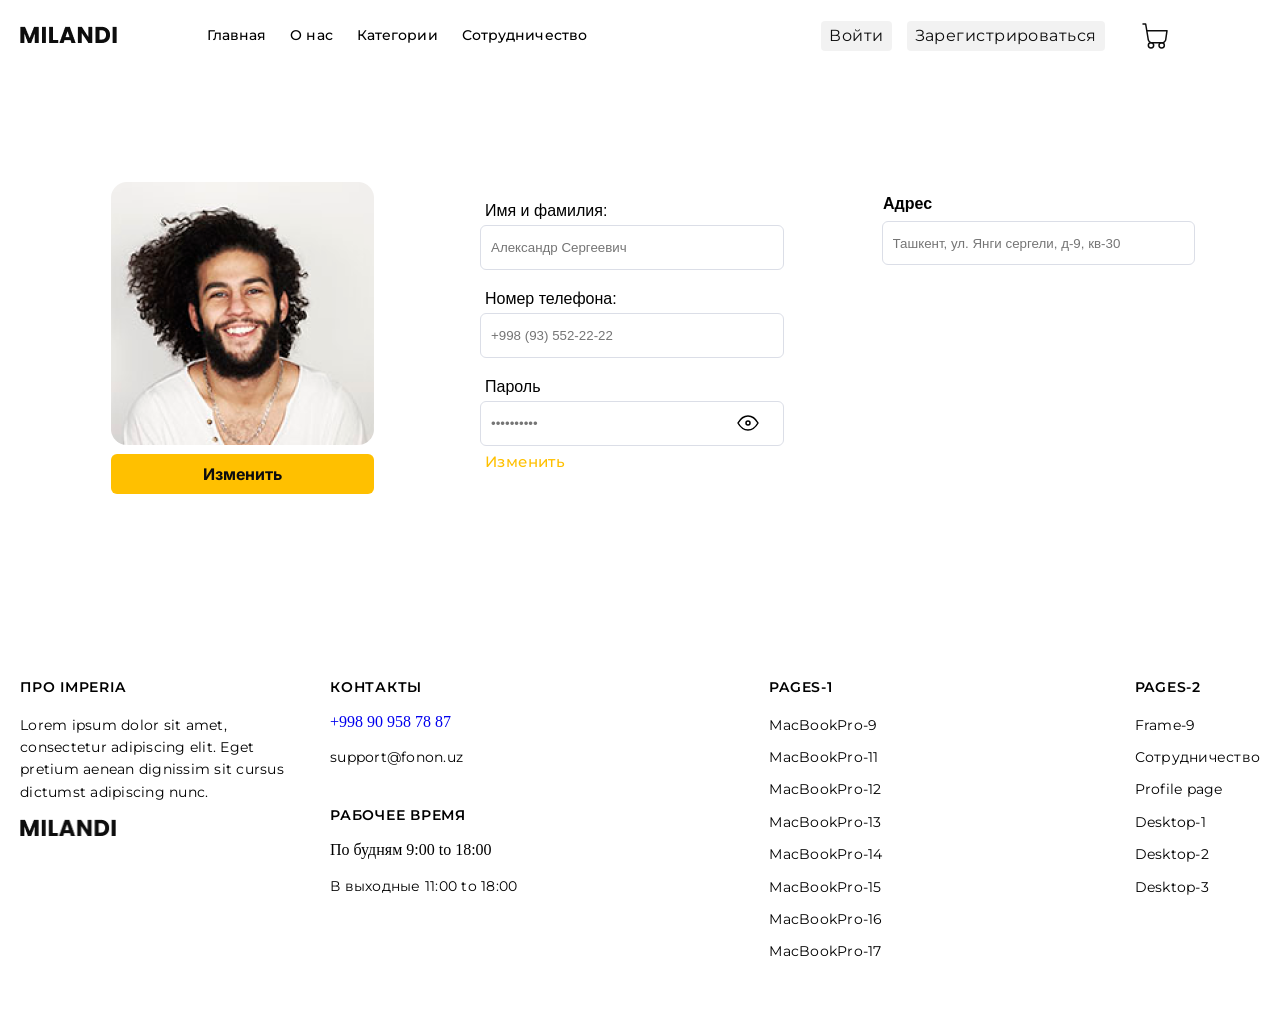
==== commit db9ee7b8: "Profil and Contacts" ====
--- a/pages/Profile-page.html
+++ b/pages/Profile-page.html
@@ -5,6 +5,7 @@
     <meta name="viewport" content="width=device-width, initial-scale=1.0" />
     <title>Profile-page</title>
     <link rel="stylesheet" href="../scss/main.css" />
+    <link rel="stylesheet" href=".././../css/profilPage.css" />
   </head>
   <body>
     <header>
@@ -80,7 +81,64 @@
       </div>
     </header>
     <main>
-      <!-- Faqat shu joyga yozasiz -->
+      <div class="profil-wrapper">
+        <div class="container">
+          <div class="profil-item">
+            <div class="profil-card1">
+              <img src="../image/Profilimage/Rectangle 160.png" alt="" />
+              <button>Изменить</button>
+            </div>
+            <div class="profil-card2">
+              <label for="name">Имя и фамилия:</label>
+              <input type="text" id="name" placeholder="Александр Сергеевич" />
+              <label for="tel">Номер телефона:</label>
+              <input type="tel" id="tel" placeholder="+998 (93) 552-22-22" />
+              <div class="input">
+                <label for="parol">Пароль</label>
+                <input type="password" id="parol" placeholder="••••••••••" />
+                <span class="kuz"
+                  ><svg
+                    xmlns="http://www.w3.org/2000/svg"
+                    width="24"
+                    height="24"
+                    viewBox="0 0 24 24"
+                    fill="none"
+                  >
+                    <g clip-path="url(#clip0_536_387)">
+                      <path
+                        d="M12 14C13.1046 14 14 13.1046 14 12C14 10.8954 13.1046 10 12 10C10.8954 10 10 10.8954 10 12C10 13.1046 10.8954 14 12 14Z"
+                        stroke="black"
+                        stroke-width="1.5"
+                        stroke-linecap="round"
+                        stroke-linejoin="round"
+                      />
+                      <path
+                        d="M22 12C19.333 16.667 16 19 12 19C8 19 4.667 16.667 2 12C4.667 7.333 8 5 12 5C16 5 19.333 7.333 22 12Z"
+                        stroke="black"
+                        stroke-width="1.5"
+                        stroke-linecap="round"
+                        stroke-linejoin="round"
+                      />
+                    </g>
+                    <defs>
+                      <clipPath id="clip0_536_387">
+                        <rect width="24" height="24" fill="white" />
+                      </clipPath>
+                    </defs></svg
+                ></span>
+              </div>
+              <p>Изменить</p>
+            </div>
+            <div class="profil-card3">
+              <p>Адрес</p>
+              <input
+                type="text"
+                placeholder="Ташкент, ул. Янги сергели, д-9, кв-30"
+              />
+            </div>
+          </div>
+        </div>
+      </div>
     </main>
     <footer>
       <div class="container">
--- a/scss/main.css
+++ b/scss/main.css
@@ -1,6 +1,3 @@
-@import url("https://fonts.googleapis.com/css2?family=Inter&family=Montserrat&display=swap");
-@import url("https://fonts.googleapis.com/css2?family=Inter&family=Montserrat&family=Open+Sans&display=swap");
-@import url("https://fonts.googleapis.com/css2?family=Inter&family=Montserrat&display=swap");
 footer {
   padding: 46px 0 42px;
 }
@@ -392,2712 +389,106 @@
   }
 }
 
-.hero {
-  background: linear-gradient(99deg, #e1aa00 0%, #ffc000 74.72%);
-  padding-top: 203px;
-  padding-bottom: 189px;
-}
-.hero .hero_cards {
-  background-color: #000;
-  display: flex;
-  align-items: center;
-  justify-content: space-between;
-  position: relative;
-  padding-bottom: 150px;
-}
-.hero .hero_cards .hero_card {
-  max-width: 600px;
-  padding-left: 20px;
-}
-.hero .hero_cards .hero_card h1 {
-  max-width: 588px;
-  color: var(--White, #fff);
-  font-variant-numeric: lining-nums proportional-nums;
-  /* H4 Headline */
-  font-family: Montserrat;
-  font-size: 34px;
-  font-style: normal;
-  font-weight: 700;
-  line-height: 140%; /* 47.6p x */
-  letter-spacing: 0.25px;
-  padding-top: 30px;
-}
-.hero .hero_cards .hero_card p {
-  max-width: 588px;
-  color: var(--White, #fff);
-  font-variant-numeric: lining-nums proportional-nums;
-  /* Subtitle 2 */
-  font-family: Montserrat;
-  font-size: 14px;
-  font-style: normal;
-  font-weight: 500;
-  line-height: 140%; /* 19.6px */
-  letter-spacing: 0.1px;
-  padding-top: 16px;
-  padding-bottom: 24px;
-}
-.hero .hero_cards .hero_card svg {
-  fill: #ffc000;
-  transition: 0.5s;
-}
-.hero .hero_cards .hero_card a {
-  display: flex;
-  align-items: center;
-  gap: 4px;
-  color: var(--Yellow, #ffc000);
+main {
+  margin-top: 140px;
   text-align: center;
-  font-variant-numeric: lining-nums proportional-nums;
-  /* BUTTON */
-  font-family: Montserrat;
-  font-size: 14px;
-  font-style: normal;
-  font-weight: 600;
-  line-height: 140%; /* 19.6px */
-  letter-spacing: 0.75px;
-  text-transform: uppercase;
-  transition: 0.5s;
-}
-.hero .hero_cards .hero_card a:hover {
-  color: #fff;
-}
-.hero .hero_cards .hero_card a:hover svg {
-  fill: #fff;
-}
-.hero .hero_cards .hero_card img {
-  max-width: 512px;
-  height: 788px;
-  position: absolute;
-  top: -205.5px;
-  right: 0;
-  overflow: hidden;
-}
-@media only screen and (max-width: 420px) {
-  .hero {
-    padding-bottom: 0;
-    padding-top: 100px;
-  }
-  .hero .container {
-    padding: 0;
-  }
-  .hero .container .hero_cards {
-    display: flex;
-    align-items: center;
-    justify-content: center;
-    flex-wrap: wrap;
-    flex-direction: column-reverse;
-    background-color: transparent;
-    padding-bottom: 0;
-  }
-  .hero .container .hero_cards h1 {
-    font-size: 24px;
-  }
-  .hero .container .hero_cards .hero_card {
-    padding: 0;
-  }
-  .hero .container .hero_cards .hero_card img {
-    width: 100%;
-    position: relative;
-    height: 400px;
-    top: 4px;
-  }
-  .hero .container .hero_cards .card2 {
-    padding-left: 28px;
-    background: #fff;
-    padding-bottom: 48px;
-  }
-  .hero .container .hero_cards .card2 h1 {
-    color: #000;
-  }
-  .hero .container .hero_cards .card2 p {
-    color: #000;
-  }
-  .hero .container .hero_cards .card2 a {
-    color: #000;
-  }
-  .hero .container .hero_cards .card2 a svg {
-    fill: #000;
-  }
-}
-
-main {
-  background: #f2f3f7;
-  padding-bottom: 80px;
-}
-
-.services .services-content h2 {
+}
+
+.hh {
   color: #000;
   text-align: center;
   font-variant-numeric: lining-nums proportional-nums;
-  /* H4 Headline */
   font-family: Montserrat;
   font-size: 34px;
   font-style: normal;
   font-weight: 700;
   line-height: 140%; /* 47.6px */
   letter-spacing: 0.25px;
-  padding-top: 62px;
-}
-.services .services-content .services_cards {
-  padding-top: 24px;
-  padding-bottom: 80px;
-  display: flex;
-  align-items: center;
-  justify-content: space-between;
-  gap: 50px;
-}
-.services .services-content .services_cards .services_card {
-  width: 294px;
-  border-radius: 12px;
-  background: var(--Tecxt-white, #fff);
-  padding: 29px 32px 27px;
-  display: flex;
-  align-items: center;
-  justify-content: center;
-  flex-direction: column;
-  gap: 45px;
-}
-.services .services-content .services_cards .services_card h3 {
-  color: var(--Black, #000);
-  font-variant-numeric: lining-nums proportional-nums;
-  /* Body 1 */
-  font-family: Montserrat;
-  font-style: normal;
-  font-weight: 400;
-  line-height: 140%; /* 22.4px */
-  letter-spacing: 0.44px;
-}
-@media only screen and (max-width: 425px) {
-  .services .services-content h2 {
-    padding-top: 40px;
-    font-size: 24px;
-  }
-  .services .services-content .services_cards {
-    display: flex;
-    align-items: center;
-    justify-content: center;
-    flex-wrap: wrap;
-  }
-}
-
-.product .product-content h3 {
-  color: #000;
-  text-align: center;
-  font-variant-numeric: lining-nums proportional-nums;
-  /* H4 Headline */
-  font-family: Montserrat;
-  font-size: 34px;
-  font-style: normal;
-  font-weight: 700;
-  line-height: 140%; /* 47.6px */
-  letter-spacing: 0.25px;
-  padding-bottom: 32px;
-}
-.product .product-content .product_cards {
-  padding-bottom: 64px;
-  display: flex;
-  align-items: center;
-  justify-content: center;
-  gap: 32px;
+}
+
+.cards img {
+  border-radius: 8px;
+  background: url(<path-to-image>), lightgray 50%/cover no-repeat, #eee;
+  width: 264px;
+  height: 272px;
+  flex-shrink: 0;
+  margin-top: 24px;
+}
+
+.cards {
+  display: flex;
   flex-wrap: wrap;
-}
-.product .product-content .product_cards .product_card {
-  width: 294px;
-  background: #fff;
-  border-radius: 12px;
-  padding-bottom: 8px;
-}
-.product .product-content .product_cards .product_card .pro_img {
-  width: 100%;
-}
-.product .product-content .product_cards .product_card h4 {
-  color: var(--Black, #000);
-  font-variant-numeric: lining-nums proportional-nums;
-  /* BUTTON */
-  font-family: Montserrat;
-  font-size: 14px;
-  font-style: normal;
-  font-weight: 600;
-  line-height: 140%; /* 19.6px */
-  letter-spacing: 0.75px;
-  text-transform: uppercase;
-  padding: 7px 13px 8px;
-}
-.product .product-content .product_cards .product_card p {
-  padding: 0 13px;
-  width: 240px;
-  height: 54px;
-  flex-shrink: 0;
-}
-.product .product-content .product_cards .product_card .imgs {
-  display: flex;
-  align-items: center;
-  justify-content: space-between;
-  padding: 8px 13px 12px;
-}
-.product .product-content .product_cards .product_card .imgs b {
-  color: var(--Black, #000);
-  font-variant-numeric: lining-nums proportional-nums;
-  /* Overline */
-  font-family: Montserrat;
-  font-size: 10px;
-  font-style: normal;
-  font-weight: 700;
-  line-height: 140%; /* 14px */
-  letter-spacing: 1.5px;
-  text-transform: uppercase;
-  padding: 0 13px;
-}
-.product .product-content .product_cards .product_card a {
-  width: 95%;
-  margin: auto;
-  border-radius: 6px;
-  background: var(--Gold, #ffc000);
-  padding: 8px 24px;
-  display: block;
-  color: var(--Black, #000);
-  text-align: center;
-  font-variant-numeric: lining-nums proportional-nums;
-  /* BUTTON */
-  font-family: Montserrat;
-  font-size: 14px;
-  font-style: normal;
-  font-weight: 600;
-  line-height: 140%; /* 19.6px */
-  letter-spacing: 0.75px;
-  text-transform: uppercase;
-  transition: 0.5s;
-}
-.product .product-content .product_cards .product_card a:hover {
-  background-color: #d9a303;
-  color: #a1a1a1;
-}
-.product .product-content .product_cards .product_card a:active {
-  box-shadow: 3px 3px 5px rgba(217, 163, 3, 0.5);
-}
-
-.categorie {
-  padding-bottom: 64px;
-}
-.categorie .categorie_cards {
-  display: flex;
-  align-items: center;
-  justify-content: center;
-  gap: 32px;
-  flex-wrap: wrap;
-  min-height: 450px;
-}
-.categorie .categorie_cards .categorie_card {
-  width: 264px;
-  border-radius: 8px;
-  overflow: hidden;
-  transition: 0.5s;
-}
-.categorie .categorie_cards .categorie_card img {
-  width: 100%;
-}
-.categorie .categorie_cards .categorie_card h5 {
-  padding: 22px 32px;
-  background-color: #000;
-  color: var(--Yellow, #ffc000);
-  font-variant-numeric: lining-nums proportional-nums;
-  /* H5 Headline */
-  font-family: Montserrat;
-  font-size: 24px;
-  font-style: normal;
-  font-weight: 700;
-  line-height: 140%; /* 33.6px */
-  display: none;
-  transition: 0.5s;
-}
-.categorie .categorie_cards .categorie_card:hover h5 {
-  display: block;
-}
-.categorie .categorie_cards .c_card-1 img {
-  height: 90%;
-}
-.categorie .categorie_cards .c_card-1 h5 {
-  display: block;
-}
-
-.imperia {
-  background: #fff;
-}
-.imperia .imperia_cards {
-  display: flex;
-  align-items: center;
-  justify-content: space-between;
-  gap: 32px;
-}
-.imperia .imperia_cards .imperia_card h6 {
-  color: var(--Black, #0d0d0d);
-  font-variant-numeric: lining-nums proportional-nums;
-  /* H4 Headline */
-  font-family: Montserrat;
-  font-size: 34px;
-  font-style: normal;
-  font-weight: 700;
-  line-height: 140%; /* 47.6px */
-  letter-spacing: 0.25px;
-}
-.imperia .imperia_cards .imperia_card p {
-  max-width: 558px;
-  color: #000;
-  font-variant-numeric: lining-nums proportional-nums;
-  /* Body 1 */
-  font-family: Montserrat;
-  font-size: 16px;
-  font-style: normal;
-  font-weight: 400;
-  line-height: 140%; /* 22.4px */
-  letter-spacing: 0.44px;
-  padding: 24px 0;
-}
-.imperia .imperia_cards .imperia_card a {
-  border-radius: 6px;
-  background: var(--Gold, #ffc000);
-  color: var(--Black, #000);
-  text-align: center;
-  font-variant-numeric: lining-nums proportional-nums;
-  /* BUTTON */
-  font-family: Montserrat;
-  font-size: 14px;
-  font-style: normal;
-  font-weight: 600;
-  line-height: 140%; /* 19.6px */
-  letter-spacing: 0.75px;
-  text-transform: uppercase;
-  padding: 8px 24px;
-  transition: 0.4s;
-}
-.imperia .imperia_cards .imperia_card a:hover {
-  background-color: #d9a303;
-  color: #a1a1a1;
-}
-.imperia .imperia_cards .imperia_card img {
-  width: 100%;
-}
-@media only screen and (max-width: 420px) {
-  .imperia {
-    background-color: transparent;
-    padding-bottom: 40px;
-  }
-  .imperia .imperia_cards {
-    background: #fff;
-    display: flex;
-    align-items: center;
-    justify-content: center;
-    gap: 32px;
-    flex-wrap: wrap;
-    padding-bottom: 24px;
-  }
-  .imperia .imperia_cards .i-card-2 {
-    padding-left: 15px;
-  }
-  .imperia .imperia_cards .i-card-2 a {
-    text-align: center;
-    margin: auto;
-  }
-}
-
-.aksya {
-  background: var(--Yellow, #ffc000);
-  margin-top: 48px;
-}
-.aksya .aksya_content {
-  padding: 173px 0;
-}
-.aksya .aksya_content h6 {
-  max-width: 666px;
-  color: var(--Black, #0d0d0d);
-  text-align: center;
-  font-variant-numeric: lining-nums proportional-nums;
-  margin: auto;
-  /* H4 Headline */
-  font-family: Montserrat;
-  font-size: 34px;
-  font-style: normal;
-  font-weight: 700;
-  line-height: 140%; /* 47.6px */
-  letter-spacing: 0.25px;
-}
-.aksya .aksya_content h6 b {
-  color: var(--Black, #0d0d0d);
-  font-variant-numeric: lining-nums proportional-nums;
-  /* H2 Headline */
-  font-family: Montserrat;
-  font-size: 60px;
-  font-style: normal;
-  font-weight: 700;
-  line-height: 140%;
-}
-@media only screen and (max-width: 420px) {
-  .aksya .aksya_content {
-    padding: 0;
-  }
-  .aksya .aksya_content h6 {
-    color: var(--Black, #0d0d0d);
-    text-align: center;
-    font-variant-numeric: lining-nums proportional-nums;
-    /* Body Big */
-    font-family: Montserrat;
-    font-size: 20px;
-    font-style: normal;
-    font-weight: 400;
-    line-height: 140%; /* 28px */
-    letter-spacing: 0.15px;
-    padding: 56px 0;
-  }
-  .aksya .aksya_content h6 b {
-    color: var(--Black, #0d0d0d);
-    text-align: center;
-    font-variant-numeric: lining-nums proportional-nums;
-    /* Body Big */
-    font-family: Montserrat;
-    font-size: 20px;
-    font-style: normal;
-    font-weight: 400;
-    line-height: 140%; /* 28px */
-    letter-spacing: 0.15px;
-  }
-}
-
-.desktop_hero .desk__cards {
-  display: flex;
-  align-items: center;
-  justify-content: center;
-  gap: 50px;
-  flex-wrap: wrap;
-}
-.desktop_hero .desk__cards .desk__card {
-  max-width: 460px;
-}
-.desktop_hero .desk__cards .desk__card h1 {
-  color: #000;
-  font-variant-numeric: lining-nums proportional-nums;
-  font-family: Montserrat;
-  font-size: 46px;
-  font-style: normal;
-  font-weight: 900;
-  line-height: 64px; /* 139.13% */
-}
-.desktop_hero .desk__cards .desk__card p {
-  color: #000;
-  font-variant-numeric: lining-nums proportional-nums;
-  /* Subtitle 2 */
-  font-family: Montserrat;
-  font-size: 14px;
-  font-style: normal;
-  font-weight: 500;
-  line-height: 140%; /* 19.6px */
-  letter-spacing: 0.1px;
-  padding-bottom: 24px;
-}
-.desktop_hero .desk__cards .desk__card img {
-  width: 100%;
-}
-.desktop_hero .desk__cards .desk__card a {
-  border-radius: 6px;
-  background: var(--Yellow, #ffc000);
-  color: var(--Black, #0d0d0d);
-  text-align: center;
-  font-family: Inter;
-  font-size: 20px;
-  font-style: normal;
-  font-weight: 700;
-  line-height: 34px; /* 170% */
-  padding: 13px 12px;
-}
-@media only screen and (max-width: 420px) {
-  .desktop_hero .desk__cards .desk__card h1 {
-    font-size: 28px;
-  }
-}
-
-.desk-2 .desk-2-content .desk-2__cards .desk-2__card p {
-  color: 0;
-}
-
-* {
-  padding: 0;
-  margin: 0;
-  box-sizing: border-box;
-}
-
-.main-section-desktop-3 {
-  margin: 56px 0 64px 0;
-  font-family: "Montserrat", sans-serif;
-}
-.main-section-desktop-3 h1 {
-  text-align: center;
-  margin: 56px 0 48px 0;
-}
-.main-section-desktop-3 h2 {
-  display: none;
-}
-.main-section-desktop-3 .registiration {
-  display: flex;
-  align-items: center;
-  gap: 60px;
-  flex-wrap: wrap;
-}
-.main-section-desktop-3 .registiration .r-left img {
-  max-width: 658px;
-  width: 100%;
-  height: auto;
-}
-.main-section-desktop-3 .registiration .r-right .input {
-  width: 555px;
-  height: 60px;
-  border: 1px solid grey;
-  display: flex;
-  align-items: center;
-  padding: 16px;
-  font-size: 16px;
-  margin-bottom: 16px;
-}
-.main-section-desktop-3 .registiration .r-right input {
-  border: none;
-  outline: none;
-  width: 500px;
-  font-size: 16px;
-  font-weight: 500;
-}
-.main-section-desktop-3 .registiration .r-right label {
-  font-size: 16px;
-  font-weight: 600;
-}
-.main-section-desktop-3 .registiration .btn-reg {
-  padding: 13px;
-  width: 236px;
-  height: 44px;
-  background-color: #FFC000;
-  font-size: 16px;
-}
-
-.reggy {
-  display: none;
-}
-
-@media only screen and (max-width: 1312px) {
-  .registiration {
-    display: flex;
-    flex-direction: column;
-    justify-content: center;
-    align-items: center;
-  }
-  .reg {
-    display: none;
-  }
-  .reggy {
-    display: block;
-    text-align: left !important;
-  }
-}
-@media only screen and (max-width: 594px) {
-  .r-right .input {
-    width: 319px !important;
-    height: 44px;
-    border: 1px solid grey;
-    display: flex;
-    align-items: center;
-    padding: 16px;
-    font-size: 16px;
-    margin-bottom: 16px;
-  }
-  .r-right input {
-    border: none;
-    outline: none;
-    width: 500px;
-    font-size: 16px;
-    font-weight: 500;
-  }
-  .r-right label {
-    font-size: 16px;
-    font-weight: 600;
-  }
-  .btn-register button {
-    padding: 13px;
-    width: 319px !important;
-    height: 44px;
-    background-color: #FFC000;
-    font-size: 16px;
-  }
-}
-.yagona {
-  background-color: #fafafa;
-}
-
-.frame {
-  padding-top: 32px;
-  padding-bottom: 64px;
-}
-.frame h1 {
-  padding-bottom: 32px;
-  color: #000;
-  text-align: center;
-  font-variant-numeric: lining-nums proportional-nums;
-  font-family: Montserrat;
-  font-size: 34px;
-  font-style: normal;
-  font-weight: 700;
-  line-height: 140%; /* 47.6px */
-  letter-spacing: 0.25px;
-}
-.frame .sale {
-  background-color: #fff;
-  padding-left: 400px;
-  margin-bottom: 28px;
-}
-.frame .sale .sale-title {
-  display: flex;
-  align-items: center;
-  justify-content: flex-end;
-}
-.frame .sale .sale-title h2 {
-  padding-top: 24px;
-  color: #040921;
-  font-variant-numeric: lining-nums proportional-nums;
-  font-family: Montserrat;
-  font-size: 24px;
-  font-style: normal;
-  font-weight: 700;
-  line-height: 140%; /* 33.6px */
-}
-.frame .sale .sale-title svg {
-  margin-left: 524px;
-  padding-right: 12px;
-}
-.frame .sale .ball {
-  display: flex;
-  align-items: center;
-  padding-top: 48px;
-}
-.frame .sale .ball p {
-  padding-left: 8px;
-  padding-top: 8px;
-  color: #000;
-  font-variant-numeric: lining-nums proportional-nums;
-  font-family: Montserrat;
-  font-size: 24px;
-  font-style: normal;
-  font-weight: 500;
-  line-height: 140%; /* 19.6px */
-  letter-spacing: 0.1px;
-}
-.frame .sale p {
-  max-width: 754px;
-  padding-top: 12px;
-  color: #000;
-  font-variant-numeric: lining-nums proportional-nums;
-  font-family: Montserrat;
-  font-size: 14px;
-  font-style: normal;
-  font-weight: 400;
-  line-height: 160%; /* 22.4px */
-  letter-spacing: 0.25px;
-}
-.frame .sale .past {
-  display: flex;
-  align-items: center;
-  padding-top: 44px;
-  padding-bottom: 28px;
-  gap: 60%;
-}
-.frame .sale .past .price {
-  display: flex;
-  align-items: center;
-  gap: 40px;
-}
-.frame .sale .past .son {
-  width: 160px;
-  height: 37px;
-  background-color: #f2f2f2;
-  display: flex;
-  align-items: center;
-  justify-content: center;
-  border-left: 37px solid #ffc000;
-  border-right: 37px solid #ffc000;
-}
-.frame .sale .past .son p {
-  color: #000;
-  font-variant-numeric: lining-nums proportional-nums;
-  font-family: Montserrat;
-  font-size: 20px;
-  font-style: normal;
-  font-weight: 400;
-  line-height: 140%; /* 28px */
-  letter-spacing: 0.15px;
-  padding-bottom: 10px;
-}
-.frame button {
-  margin-left: 72%;
-  color: var(--Black, #0d0d0d);
-  font-variant-numeric: lining-nums proportional-nums;
-  font-family: Montserrat;
-  font-size: 14px;
-  font-style: normal;
-  font-weight: 600;
-  line-height: 140%; /* 19.6px */
-  letter-spacing: 0.75px;
-  text-transform: uppercase;
-  background: var(--Yellow, #ffc000);
-  padding: 18px 112px;
-  border: 2px solid #ffc000;
-}
-.frame button:hover {
-  background-color: transparent;
-  transition: 0.4s;
-}
-.frame .error {
-  margin-top: 32px;
-  padding: 13px 10px;
-  background: #ff5959;
-  display: flex;
-  justify-content: center;
-  align-items: center;
-  gap: 16px;
-}
-.frame .error p {
-  color: #fff;
-  font-variant-numeric: lining-nums proportional-nums;
-  font-family: Montserrat;
-  font-size: 14px;
-  font-style: normal;
-  font-weight: 700;
-  line-height: 160%; /* 22.4px */
-  letter-spacing: 0.25px;
-}
-
-@media only screen and (max-width: 420px) {
-  .frame {
-    text-align: center;
-  }
-  .frame .sale {
-    text-align: center;
-    padding-left: 0;
-  }
-  .frame .sale .sale-title svg {
+  gap: 30px;
+}
+
+.card1 h2 {
+  margin-top: 26px;
+  font-family: Montserrat;
+  cursor: pointer;
+}
+
+.card1 h2:hover {
+  color: #7b7a7a;
+  transition: 0.3s;
+}
+
+img {
+  transition: transform 0.2s; /* Animation */
+  cursor: pointer;
+}
+
+img:hover {
+  transform: scale(1.1);
+}
+
+@media only screen and (max-width: 1083px) {
+  .cards {
     margin-left: 100px;
   }
-  .frame .sale .past {
-    gap: 30px;
-  }
-  .frame button {
-    margin-left: 0%;
-    padding: 12px 100px;
-  }
-}
-* {
-  padding: 0;
-  margin: 0;
-  box-sizing: border-box;
-}
-
-.order-main-section {
-  font-family: "Montserrat", sans-serif;
-  font-family: "Rubik", sans-serif;
-}
-.order-main-section p {
-  font-family: "Montserrat", "Lucida Sans", "Lucida Sans Regular", "Lucida Grande", "Lucida Sans Unicode", Geneva, Verdana, sans-serif;
-  font-size: 16px;
-}
-.order-main-section span {
-  font-family: "Montserrat", "Lucida Sans", "Lucida Sans Regular", "Lucida Grande", "Lucida Sans Unicode", Geneva, Verdana, sans-serif;
-  font-size: 16px;
-}
-.order-main-section button {
-  font-family: "Montserrat", "Lucida Sans", "Lucida Sans Regular", "Lucida Grande", "Lucida Sans Unicode", Geneva, Verdana, sans-serif;
-  font-size: 16px;
-  cursor: pointer;
-}
-.order-main-section button:hover {
-  transition: 0.3s;
-}
-.order-main-section a {
-  text-decoration: none;
-  font-family: "Montserrat", "Lucida Sans", "Lucida Sans Regular", "Lucida Grande", "Lucida Sans Unicode", Geneva, Verdana, sans-serif;
-  font-size: 16px;
-}
-.order-main-section li {
-  font-size: 16px;
-  list-style: none;
-}
-.order-main-section .container {
-  max-width: 1240px;
-  width: 100%;
-  padding: 0 20px;
-  margin: 0 auto;
-}
-
-.order-hero {
-  display: flex;
-  justify-content: space-between;
-  gap: 34px;
-}
-.order-hero .o-left .pricing-area .price-box {
-  width: 460px;
-  height: 113px;
-  background: var(--Yellow, #FFC000);
-  color: black;
-  padding: 16px;
-}
-.order-hero .o-left .pricing-area .price-box .p-top {
-  display: flex;
-  align-items: center;
-  justify-content: space-between;
-  margin-bottom: 25px;
-}
-.order-hero .o-left .pricing-area .price-box .p-bottom {
-  display: flex;
-  align-items: center;
-  justify-content: space-between;
-}
-.order-hero .o-left .pricing-area .payment-methods {
-  display: flex;
-  margin-top: 48px;
-  gap: 48px;
-}
-.order-hero .o-left .pricing-area .payment-methods svg {
-  width: 206px;
-  height: 56px;
-}
-.order-hero .o-left .pricing-area .payment-methods svg:hover {
-  cursor: pointer;
-}
-.order-hero .o-left .pricing-area .payment-methods svg:hover rect {
-  stroke: #FFC000;
-}
-.order-hero .o-left .pricing-area .payment-methods svg:active rect {
-  stroke: #FFC000;
-}
-.order-hero .o-right .filling-area {
-  display: flex;
-  flex-direction: column;
-  row-gap: 24px;
-}
-.order-hero .o-right .filling-area .input {
-  width: 558px;
-  height: 58px;
-  background: var(--Grey-7, #F1F1F1);
-}
-.order-hero .o-right .filling-area .input input {
-  border: none;
-  outline: none;
-  background: transparent;
-  padding: 16px 18px;
-  width: 500px;
-}
-.order-hero .o-right .filling-area ::-moz-placeholder {
-  font-size: 16px;
-  color: grey;
-}
-.order-hero .o-right .filling-area ::placeholder {
-  font-size: 16px;
-  color: grey;
-}
-.order-hero .o-right .filling-area button {
-  width: 558px;
-  height: 58px;
-  background: var(--Yellow, #FFC000);
-  padding: 21px 197px;
-  border: none;
-}
-.order-hero .o-right .filling-area button:hover {
-  background: var(--Yellow, #ffcc34);
-  color: #41454D;
-}
-
-@media only screen and (max-width: 1091px) {
-  .order-hero {
-    display: flex;
-    justify-content: center;
-    flex-wrap: wrap;
-    gap: 34px;
-  }
-  .order-hero .o-left .pricing-area .price-box {
-    width: 358px;
-    height: 113px;
-    background: var(--Yellow, #FFC000);
-    color: black;
-    padding: 16px;
-    margin: 0 auto;
-  }
-  .order-hero .o-left .pricing-area .price-box .p-top {
-    display: flex;
-    align-items: center;
-    justify-content: space-between;
-    margin-bottom: 25px;
-  }
-  .order-hero .o-left .pricing-area .price-box .p-bottom {
-    display: flex;
-    align-items: center;
-    justify-content: space-between;
-  }
-  .order-hero .o-left .pricing-area .payment-methods {
-    display: flex;
-    margin-top: 48px;
-    gap: 48px;
-  }
-  .order-hero .o-left .pricing-area .payment-methods svg {
-    width: 180px;
-    height: 36px;
-  }
-  .order-hero .o-left .pricing-area .payment-methods svg:hover {
-    cursor: pointer;
-  }
-  .order-hero .o-left .pricing-area .payment-methods svg:hover rect {
-    stroke: #FFC000;
-  }
-  .order-hero .o-left .pricing-area .payment-methods svg:active rect {
-    stroke: #FFC000;
-  }
-  .order-hero .o-right .filling-area {
-    display: flex;
-    flex-direction: column;
-    row-gap: 24px;
-  }
-  .order-hero .o-right .filling-area .input {
-    width: 358px;
-    height: 48px;
-    background: var(--Grey-7, #F1F1F1);
-  }
-  .order-hero .o-right .filling-area .input input {
-    border: none;
-    outline: none;
-    background: transparent;
-    padding: 16px 18px;
-    width: 358px;
-  }
-  .order-hero .o-right .filling-area ::-moz-placeholder {
-    font-size: 16px;
-    color: grey;
-  }
-  .order-hero .o-right .filling-area ::placeholder {
-    font-size: 16px;
-    color: grey;
-  }
-  .order-hero .o-right .filling-area button {
-    width: 358px;
-    height: 48px;
-    background: var(--Yellow, #FFC000);
-    padding: 18px;
-    border: none;
-    font-size: 16px;
-  }
-  .order-hero .o-right .filling-area button:hover {
-    background: var(--Yellow, #ffcc34);
-    color: #41454D;
-  }
-}
-@media only screen and (max-width: 419px) {
-  .payment-methods {
-    display: flex;
-    gap: 0;
-  }
-  .payment-methods svg {
-    width: 146px;
-    height: 28px;
-  }
-}
-.order-content-box {
-  display: flex;
-  gap: 30px;
-  max-width: 1146px;
-  width: 100%;
-  height: 295px;
-  justify-content: space-between;
-  align-items: center;
-  margin-bottom: 24px;
-}
-.order-content-box .box-left img {
-  max-width: 264px;
-  width: 100%;
-  height: auto;
-  overflow: hidden;
-  border-radius: 12px;
-}
-.order-content-box .box-right {
-  display: flex;
-  flex-direction: column;
-  row-gap: 10px;
-  max-width: 900px;
-  width: 100%;
-}
-.order-content-box .box-right div:nth-child(1) {
-  display: flex;
-  align-items: center;
-  justify-content: space-between;
-}
-.order-content-box .box-right div:nth-child(2) p {
-  max-width: 754px;
-  width: 100%;
-  height: 66px;
-  margin-bottom: 43px;
-}
-.order-content-box .box-right div:nth-child(3) {
-  display: flex;
-  align-items: center;
-  justify-content: space-between;
-  flex-wrap: wrap;
-  gap: 16px;
-}
-.order-content-box .box-right div:nth-child(3) div:nth-child(1) {
-  display: flex;
-  gap: 40px;
-}
-.order-content-box .box-right div:nth-child(3) .trashbin {
-  display: none;
-}
-.order-content-box .box-right div:nth-child(3) .add-button {
-  width: 167px;
-  height: 37px;
-  display: flex;
-  align-items: center;
-  justify-content: space-between;
-  background: var(--Gray-6, #F2F2F2);
-}
-.order-content-box .box-right div:nth-child(3) .add-button button {
-  width: 37px;
-  height: 37px;
-  border: none;
-  background-color: #FFC000;
-}
-.order-content-box .box-right div:nth-child(3) .add-button button:hover {
-  background: #ffcc34;
-}
-
-@media only screen and (max-width: 799px) {
-  .order-content-box {
-    display: flex;
-    gap: 10px;
-  }
-  .box-right {
-    display: flex;
-    flex-direction: column;
-    row-gap: none !important;
-  }
-  .box-right .o-paragraph {
-    display: none;
-  }
-  .box-right .add-button {
-    width: 110px !important;
-    height: 19px;
-  }
-  .box-right .add-button button {
-    width: 19px;
-    height: 19px;
-  }
-}
-@media only screen and (max-width: 619px) {
-  .box-right h4 {
-    font-size: 16px;
-  }
-  .box-right p {
-    font-size: 14px;
-  }
-}
-.shopping-malls h1 {
-  text-align: center;
-  margin: 40px 0 32px 0;
-}
-.shopping-malls .store-brands {
-  display: flex;
-  align-items: center;
-  justify-content: space-between;
-  gap: 16px;
-  margin-bottom: 64px;
-  flex-wrap: wrap;
-}
-.shopping-malls .store-brands div {
-  width: 264px;
-  height: 107px;
-  border-radius: 8px;
-  background: var(--black-5, rgba(0, 0, 0, 0.05));
-  display: flex;
-  align-items: center;
-  justify-content: center;
-  overflow: hidden;
-}
-.shopping-malls .store-brands div button {
-  border: none;
-  width: 264px;
-  height: 107px;
-  background-color: transparent;
-}
-.shopping-malls .store-brands div button:hover {
-  background: var(--black-5, rgba(0, 0, 0, 0.1));
-}
-
-@media only screen and (max-width: 1144px) {
-  .store-brands {
-    display: flex;
-    justify-content: center !important;
-  }
-}
-.categories h1 {
-  text-align: center;
-  margin-bottom: 32px;
-}
-.categories .category-content .c-brands {
-  display: flex;
-  align-items: center;
-  justify-content: space-between;
-  margin-bottom: 64px;
-  flex-wrap: wrap;
-  gap: 20px;
-}
-.categories .category-content .c-brands div:first-child {
-  background: #FFC000;
-  font-weight: 700;
-}
-.categories .category-content .c-brands div:first-child:hover {
-  background: #dfa800;
-}
-.categories .category-content .c-brands div {
-  width: 215px;
-  height: 88px;
-  border-radius: 8px;
-  background: var(--black-5, rgba(0, 0, 0, 0.05));
-  display: flex;
-  align-items: center;
-  justify-content: center;
-  overflow: hidden;
-}
-.categories .category-content .c-brands div button {
-  border: none;
-  width: 215px;
-  height: 88px;
-  background-color: transparent;
-}
-.categories .category-content .c-brands div button:hover {
-  background: var(--black-5, rgba(0, 0, 0, 0.1));
-}
-
-@media only screen and (max-width: 1179px) {
-  .c-brands {
-    display: flex;
-    justify-content: center !important;
-  }
-}
-.macbook-pro11 {
-  background: var(--Gray-6, #fafafa);
-}
-.macbook-pro11 section .hero-text {
-  padding-top: 64px;
-  display: flex;
-  align-items: center;
-  justify-content: center;
-  color: #000;
-  text-align: center;
-  font-variant-numeric: lining-nums proportional-nums;
-  font-family: Montserrat;
-  font-size: 34px;
-  font-style: normal;
-  font-weight: 700;
-  line-height: 140%; /* 47.6px */
-  letter-spacing: 0.25px;
-}
-.macbook-pro11 section .hero-content {
-  display: flex;
-  align-items: start;
-  gap: 129px;
-}
-.macbook-pro11 section .hero-content .text-content {
-  padding-top: 87px;
-  padding-left: 147px;
-}
-.macbook-pro11 section .hero-content .text-content p:first-child {
-  color: #000;
-  font-variant-numeric: lining-nums proportional-nums;
-  font-family: Montserrat;
-  font-size: 24px;
-  font-style: normal;
-  font-weight: 700;
-  line-height: 140%; /* 33.6px */
-}
-.macbook-pro11 section .hero-content .text-content p:nth-child(2) {
-  padding-top: 24px;
-  color: #000;
-  font-variant-numeric: lining-nums proportional-nums;
-  font-family: Montserrat;
-  font-size: 14px;
-  font-style: normal;
-  font-weight: 400;
-  line-height: 170%; /* 23.8px */
-  letter-spacing: 0.25px;
-}
-.macbook-pro11 section .hero-content .image-content {
-  padding-top: 25px;
-  padding-right: 147px;
-}
-.macbook-pro11 section:nth-child(2) p {
-  padding-top: 63px;
-  display: flex;
-  align-items: center;
-  justify-content: center;
-  color: #000;
-  text-align: center;
-  font-variant-numeric: lining-nums proportional-nums;
-  font-family: Montserrat;
-  font-size: 34px;
-  font-style: normal;
-  font-weight: 700;
-  line-height: 140%; /* 47.6px */
-  letter-spacing: 0.25px;
-}
-.macbook-pro11 section:nth-child(3) {
-  background: var(--Tecxt-white, #fff);
-  height: 160px;
-  margin-bottom: 370px;
-}
-.macbook-pro11 section:nth-child(3) .cards {
-  display: flex;
-  margin-top: 24px;
-  padding-bottom: 11px;
-  justify-content: center;
-  flex-wrap: wrap;
-  display: flex;
-  gap: 50px;
-  align-items: center;
-}
-.macbook-pro11 section:nth-child(3) .cards .card {
-  width: 294px;
-  height: 144px;
-  flex-shrink: 0;
-  border-radius: 12px;
-  text-align: center;
-  transition: 0.4s;
-}
-.macbook-pro11 section:nth-child(3) .cards .card i {
-  padding-top: 40px;
-  font-size: 36px;
-  transition: 0.4s;
-}
-.macbook-pro11 section:nth-child(3) .cards .card p {
-  padding-top: 35px;
-  margin-bottom: 20px;
-  color: var(--Black, #000);
-  font-variant-numeric: lining-nums proportional-nums;
-  font-family: Montserrat;
-  font-size: 16px;
-  font-style: normal;
-  font-weight: 400;
-  line-height: 140%; /* 22.4px */
-  letter-spacing: 0.44px;
-  transition: 0.4s;
-}
-.macbook-pro11 section:nth-child(3) .cards .card:hover {
-  box-shadow: 4px 4px 12px 2px rgba(0, 0, 0, 0.2);
-}
-.macbook-pro11 section:nth-child(3) .cards .card:hover i {
-  color: rgb(0, 179, 255);
-}
-.macbook-pro11 section:nth-child(3) .cards .card:hover p {
-  color: rgb(0, 179, 255);
-}
-.macbook-pro11 section:nth-child(4) {
-  margin-top: 239px;
-  background: radial-gradient(1075.73% 141.42% at 0% 0%, #0f0d2b 0%, #0c0926 100%);
-  height: 400px;
-}
-.macbook-pro11 section:nth-child(4) .phone-content {
-  display: flex;
-}
-.macbook-pro11 section:nth-child(4) .phone-content .image-content {
-  padding-left: 102px;
-  margin-top: -175px;
-}
-.macbook-pro11 section:nth-child(4) .phone-content .text-content {
-  padding-left: 65px;
-}
-.macbook-pro11 section:nth-child(4) .phone-content .text-content p:first-child {
-  padding-top: 40px;
-  color: var(--White, #fff);
-  font-variant-numeric: lining-nums proportional-nums;
-  font-family: Montserrat;
-  font-size: 34px;
-  font-style: normal;
-  font-weight: 700;
-  line-height: 140%; /* 47.6px */
-  letter-spacing: 0.25px;
-}
-.macbook-pro11 section:nth-child(4) .phone-content .text-content p:nth-child(2) {
-  padding-top: 24px;
-  color: var(--White, #fff);
-  font-variant-numeric: lining-nums proportional-nums;
-  font-family: Montserrat;
-  font-size: 16px;
-  font-style: normal;
-  font-weight: 400;
-  line-height: 140%; /* 22.4px */
-  letter-spacing: 0.44px;
-}
-.macbook-pro11 section:nth-child(4) .phone-content .text-content .buttons {
-  padding-top: 40px;
-  display: flex;
-  gap: 31px;
-  margin-bottom: 20px;
-}
-.macbook-pro11 section:nth-child(4) .phone-content .text-content .buttons svg:first-child {
-  width: 165px;
-  height: 56px;
-  flex-shrink: 0;
-  border-radius: 8px;
-  cursor: pointer;
-}
-.macbook-pro11 section:nth-child(4) .phone-content .text-content .buttons svg:nth-child(2) {
-  cursor: pointer;
-  width: 172px;
-  height: 56px;
-  flex-shrink: 0;
-  border-radius: 8px;
-}
-.macbook-pro11 section:nth-child(5) .address {
-  display: flex;
-}
-.macbook-pro11 section:nth-child(5) .address .map {
-  padding-top: 152px;
-  margin-bottom: 62px;
-}
-.macbook-pro11 section:nth-child(5) .address .map iframe {
-  width: 705px;
-  height: 624px;
-  border-radius: 6px;
-}
-.macbook-pro11 section:nth-child(5) .address .info {
-  padding-top: 147px;
-  padding-left: 128px;
-}
-.macbook-pro11 section:nth-child(5) .address .info p {
-  color: #000;
-  font-family: sans-serif;
-  font-size: 46px;
-  font-style: normal;
-  font-weight: 900;
-  line-height: 64px; /* 139.13% */
-}
-.macbook-pro11 section:nth-child(5) .address .info .info-cards {
-  padding-top: 65px;
-  display: flex;
-  flex-wrap: wrap;
-  -moz-column-gap: 100px;
-       column-gap: 100px;
-}
-.macbook-pro11 section:nth-child(5) .address .info .info-cards .card {
-  margin-top: 65px;
-  height: 136px;
-  width: 166px;
-  border-radius: 8px;
-  transition: 0.3s;
-}
-.macbook-pro11 section:nth-child(5) .address .info .info-cards .card p:first-child {
-  padding-left: 5px;
-  color: #000;
-  font-family: Inter;
-  font-size: 18px;
-  font-style: normal;
-  font-family: sans-serif;
-  font-weight: 700;
-  line-height: 32px; /* 177.778% */
-  transition: 0.3s;
-}
-.macbook-pro11 section:nth-child(5) .address .info .info-cards .card p:nth-child(2) {
-  padding-left: 5px;
-  color: #000;
-  font-family: sans-serif;
-  font-size: 18px;
-  font-style: normal;
-  font-weight: 400;
-  line-height: 32px; /* 177.778% */
-  transition: 0.3s;
-}
-.macbook-pro11 section:nth-child(5) .address .info .info-cards .card p:nth-child(3) {
-  padding-left: 5px;
-  color: #000;
-  font-family: sans-serif;
-  font-size: 18px;
-  font-style: normal;
-  font-weight: 400;
-  line-height: 32px; /* 177.778% */
-  transition: 0.3s;
-}
-.macbook-pro11 section:nth-child(5) .address .info .info-cards .card:hover {
-  box-shadow: 4px 4px 12px 2px rgba(0, 0, 0, 0.2);
-}
-.macbook-pro11 section:nth-child(5) .address .info .info-cards .card:hover i {
-  color: rgb(0, 179, 255);
-}
-.macbook-pro11 section:nth-child(5) .address .info .info-cards .card:hover p {
-  color: rgb(0, 179, 255);
-}
-
-@media only screen and (max-width: 1305px) {
-  .macbook-pro11 section:nth-child(5) .address {
-    display: block;
-  }
-  .macbook-pro11 section:nth-child(5) .address .map {
-    display: flex;
-    align-items: center;
-    justify-content: center;
-    padding-top: 100px;
-    margin-bottom: 62px;
-  }
-  .macbook-pro11 section:nth-child(5) .address .map iframe {
-    width: 705px;
-    height: 624px;
-    border-radius: 6px;
-  }
-  .macbook-pro11 section:nth-child(5) .address .info {
-    padding-top: 0px;
-    padding-left: 0px;
-  }
-  .macbook-pro11 section:nth-child(5) .address .info p {
-    display: flex;
-    align-items: center;
-    justify-content: center;
-    color: #000;
-    font-family: sans-serif;
-    font-size: 46px;
-    font-style: normal;
-    font-weight: 900;
-    line-height: 64px; /* 139.13% */
-  }
-  .macbook-pro11 section:nth-child(5) .address .info .info-cards {
-    padding-top: 65px;
-    display: flex;
-    display: flex;
-    align-items: center;
-    justify-content: center;
-    flex-wrap: wrap;
-    -moz-column-gap: 100px;
-         column-gap: 100px;
-  }
-  .macbook-pro11 section:nth-child(5) .address .info .info-cards .card {
-    margin-bottom: 20px;
-    margin-top: 65px;
-    height: 136px;
-    width: 166px;
-    border-radius: 8px;
-  }
-  .macbook-pro11 section:nth-child(5) .address .info .info-cards .card p:first-child {
-    display: flex;
-    align-items: center;
-    justify-content: center;
-    padding-left: 5px;
-    color: #000;
-    font-family: Inter;
-    font-size: 18px;
-    font-style: normal;
-    font-family: sans-serif;
-    font-weight: 700;
-    line-height: 32px; /* 177.778% */
-  }
-  .macbook-pro11 section:nth-child(5) .address .info .info-cards .card p:nth-child(2) {
-    display: flex;
-    align-items: center;
-    justify-content: center;
-    padding-left: 5px;
-    color: #000;
-    font-family: sans-serif;
-    font-size: 18px;
-    font-style: normal;
-    font-weight: 400;
-    line-height: 32px; /* 177.778% */
-  }
-  .macbook-pro11 section:nth-child(5) .address .info .info-cards .card p:nth-child(3) {
-    display: flex;
-    align-items: center;
-    justify-content: center;
-    padding-left: 5px;
-    color: #000;
-    font-family: sans-serif;
-    font-size: 18px;
-    font-style: normal;
-    font-weight: 400;
-    line-height: 32px; /* 177.778% */
-  }
-  .macbook-pro11 section:nth-child(5) .address .info .info-cards .card:hover {
-    box-shadow: 4px 4px 12px 2px rgba(0, 0, 0, 0.2);
-  }
-  .macbook-pro11 section:nth-child(5) .address .info .info-cards .card:hover i {
-    color: rgb(0, 179, 255);
-  }
-  .macbook-pro11 section:nth-child(5) .address .info .info-cards .card:hover p {
-    color: rgb(0, 179, 255);
-  }
-}
-@media only screen and (max-width: 1200px) {
-  .macbook-pro11 section .hero-text {
-    padding-top: 64px;
-  }
-  .macbook-pro11 section .hero-content {
-    display: flex;
-    align-items: start;
-    gap: 50px;
-  }
-  .macbook-pro11 section .hero-content .text-content {
-    padding-top: 87px;
-    padding-left: 100px;
-  }
-  .macbook-pro11 section .hero-content .image-content {
-    padding-top: 25px;
-    padding-right: 100px;
-  }
-}
-@media only screen and (max-width: 1101px) {
-  .macbook-pro11 section:nth-child(4) {
-    margin-top: 239px;
-    background: radial-gradient(1075.73% 141.42% at 0% 0%, #0f0d2b 0%, #0c0926 100%);
-    height: 700px;
-  }
-  .macbook-pro11 section:nth-child(4) .phone-content {
-    display: block;
-  }
-  .macbook-pro11 section:nth-child(4) .phone-content .image-content {
-    display: flex;
-    align-items: center;
-    justify-content: center;
-    padding-left: 0px;
-  }
-  .macbook-pro11 section:nth-child(4) .phone-content .image-content img {
-    margin-top: -175px;
-  }
-  .macbook-pro11 section:nth-child(4) .phone-content .text-content {
-    padding-left: 0px;
-    display: flex;
-    flex-wrap: wrap;
-    align-items: center;
-    justify-content: center;
-  }
-}
-@media only screen and (max-width: 620px) {
-  .macbook-pro11 section:nth-child(4) {
-    margin-top: 239px;
-    background: radial-gradient(1075.73% 141.42% at 0% 0%, #0f0d2b 0%, #0c0926 100%);
-    height: 800px;
-  }
-}
-@media only screen and (max-width: 435px) {
-  .macbook-pro11 section:nth-child(4) {
-    height: 800px;
-  }
-  .macbook-pro11 section:nth-child(4) .phone-content .text-content .buttons {
-    gap: 10px;
-    display: flex;
-    flex-wrap: wrap;
-    align-items: center;
-    justify-content: center;
-  }
-}
-@media only screen and (max-width: 380px) {
-  .macbook-pro11 section:nth-child(4) {
-    height: 970px;
-  }
-}
-@media only screen and (max-width: 1022px) {
-  .macbook-pro11 section:nth-child(3) {
-    height: 368px;
-  }
-}
-@media only screen and (max-width: 1009px) {
-  .macbook-pro11 section .hero-text {
-    padding-top: 64px;
-  }
-  .macbook-pro11 section .hero-content .text-content {
-    padding-top: 57px;
-    padding-left: 50px;
-  }
-  .macbook-pro11 section .hero-content .image-content {
-    padding-top: 25px;
-    padding-right: 50px;
-  }
-}
-@media only screen and (max-width: 886px) {
-  .macbook-pro11 section .hero-text {
-    padding-top: 64px;
-  }
-  .macbook-pro11 section .hero-content {
-    display: block;
-    align-items: start;
-    gap: 30px;
-  }
-  .macbook-pro11 section .hero-content .text-content {
-    padding-top: 57px;
-    padding-left: 50px;
-    padding-right: 50px;
-  }
-  .macbook-pro11 section .hero-content .image-content {
-    display: flex;
-    align-items: center;
-    justify-content: center;
-    padding-top: 25px;
-    padding-right: 0px;
-  }
-}
-@media only screen and (max-width: 750px) {
-  .macbook-pro11 section .hero-text {
-    padding-top: 34px;
-  }
-  .macbook-pro11 section .hero-content .text-content {
-    padding-top: 57px;
-    padding-left: 10px;
-    padding-right: 10px;
-  }
-}
-@media only screen and (max-width: 678px) {
-  .macbook-pro11 section:nth-child(3) {
-    height: 550px;
-  }
-}
-@media only screen and (max-width: 480px) {
-  .macbook-pro11 section .hero-text {
-    padding-top: 34px;
-  }
-  .macbook-pro11 section .hero-content {
-    display: block;
-    align-items: start;
-    gap: 30px;
-  }
-  .macbook-pro11 section .hero-content .text-content {
-    padding-top: 27px;
-    padding-left: 0px;
-    padding-right: 0px;
-  }
-  .macbook-pro11 section .hero-content .image-content img {
-    width: 309px;
-  }
-  .macbook-pro11 section:nth-child(4) .phone-content .image-content img {
-    margin-top: -140px;
-    width: 250px;
-    height: 420px;
-  }
-}
-@media only screen and (max-width: 800px) {
-  .cards {
-    gap: 30px;
-  }
-}
-* {
-  padding: 0;
-  margin: 0;
-  box-sizing: border-box;
-}
-
-a {
-  text-decoration: none;
-  color: blue;
-}
-
-.container {
-  max-width: 1240px;
-  width: 100%;
-  padding: 16px;
-  margin: 0 auto;
-}
-
-.btn-first-type {
-  border: none;
-  background: #ffc000;
-  font-size: 14px;
-  padding: 10px 32px;
-  cursor: pointer;
-}
-
-.btn-first-type:hover {
-  background: #ffd65d;
-}
-
-.btn-second-type {
-  border: none;
-  background-color: #dbdee7;
-  font-size: 14px;
-  padding: 10px 32px;
-  cursor: pointer;
-}
-
-.btn-second-type:hover {
-  background: #eeeeee;
-}
-
-.MacPro43-main-section {
-  background: #fafafa;
-  padding-top: 176px;
-  font-family: "Rubic";
-  font-family: "Montserrat", sans-serif;
-}
-.MacPro43-main-section .MacPro43-content {
-  display: flex;
-  justify-content: space-between;
-  gap: 128px;
-  margin-bottom: 64px;
-}
-.MacPro43-main-section .MacPro43-content .M-left {
-  max-width: 460px;
-  width: 100%;
-  height: auto;
-  overflow: hidden;
-}
-.MacPro43-main-section .MacPro43-content .M-left .left-top {
-  margin-bottom: 24px;
-}
-.MacPro43-main-section .MacPro43-content .M-left .left-top img {
-  max-width: 460px;
-  width: 100%;
-  height: auto;
-}
-.MacPro43-main-section .MacPro43-content .M-left .left-bottom {
-  display: flex;
-  align-items: center;
-  justify-content: space-between;
-  max-width: 460px;
-  width: 100%;
-  height: auto;
-  flex-wrap: wrap;
-}
-.MacPro43-main-section .MacPro43-content .M-left .left-bottom img {
-  max-width: 101px;
-  width: 100%;
-  height: auto;
-}
-.MacPro43-main-section .MacPro43-content .M-right {
-  display: flex;
-  flex-direction: column;
-  row-gap: 16px;
-}
-.MacPro43-main-section .MacPro43-content .M-right h1,
-.MacPro43-main-section .MacPro43-content .M-right h2 {
-  font-weight: 700;
-}
-.MacPro43-main-section .MacPro43-content .M-right p {
-  max-width: 558px;
-  width: 100%;
-  height: 44px;
-  font-size: 16px;
-}
-.MacPro43-main-section .MacPro43-content .M-right a {
-  font-size: 12px;
-  opacity: 0.4;
-}
-.MacPro43-main-section .MacPro43-content .M-right .size button {
-  width: 48px;
-  height: 48px;
-  font-weight: 700;
-  font-size: 16px;
-  padding: 12px;
-  background: transparent;
-  border-radius: 6px;
-  border: 1px solid #dbdee7;
-  cursor: pointer;
-}
-.MacPro43-main-section .MacPro43-content .M-right .size button:hover {
-  background-color: #dbdee7;
-}
-.MacPro43-main-section .MacPro43-content .M-right .size button:active {
-  background: #ffd65d;
-}
-.MacPro43-main-section .MacPro43-content .M-right .icons {
-  max-width: 348px;
-  width: 100%;
-  display: grid;
-  grid-template-columns: repeat(2, 1fr);
-  gap: 13px;
-  padding-top: 8px;
-}
-.MacPro43-main-section .MacPro43-content .M-right .icons div {
-  display: flex;
-  align-items: center;
-  gap: 16px;
-}
-.MacPro43-main-section .MacPro43-content .M-right .icons span {
-  font-size: 11px;
-}
-
-@media only screen and (max-width: 1155px) {
-  .MacPro43-content {
-    display: flex;
-    justify-content: center !important;
-    flex-wrap: wrap !important;
-  }
-}
-@media only screen and (max-width: 480px) {
-  .left-bottom {
-    display: none !important;
-  }
-  .M-right {
-    margin-top: -100px;
-  }
-}
-.similar-products .s-products-content .s-cards {
-  display: flex;
-  justify-content: space-between;
-  gap: 30px;
-  flex-wrap: wrap;
-}
-.similar-products .s-products-content .s-cards .card {
-  width: 264px;
-  height: 522px;
-  border-radius: 12px;
-  background: #fff;
-  box-shadow: 0px 0px 98px 0px rgba(0, 0, 0, 0.05);
-  overflow: hidden;
-}
-.similar-products .s-products-content .s-cards .card h4 {
-  min-width: 245px;
-  width: 100%;
-  color: var(--Black, #000);
-  font-variant-numeric: lining-nums proportional-nums;
-  font-size: 16px;
-  font-style: normal;
-  font-weight: 600;
-  line-height: 140%; /* 19.6px */
-  letter-spacing: 0.75px;
-  text-transform: uppercase;
-  padding-left: 13px;
-  margin-bottom: 8px;
-}
-.similar-products .s-products-content .s-cards .card p {
-  font-size: 14px;
-  min-width: 245px;
-  width: 100%;
-  padding-left: 13px;
-}
-.similar-products .s-products-content .s-cards .card .rate-price {
-  display: flex;
-  align-items: center;
-  justify-content: space-between;
-  padding-left: 13px;
-}
-.similar-products .s-products-content .s-cards .card .rate-price span {
-  font-size: 11px;
-  font-weight: 700;
-}
-.similar-products .s-products-content .s-cards .card .card-buttons button {
-  margin-left: 13px;
-  max-width: 238px;
-  width: 100%;
-  height: 36px;
-  border-radius: 6px;
-  margin-top: 8px;
-}
-.similar-products .s-products-content .s-cards .card:hover {
-  transform: scale(1.01);
-  transition: 0.8;
-  box-shadow: 1px 1px 10px 3px grey;
-}
-
-@media only screen and (max-width: 589px) {
-  .s-products-content .s-cards {
-    display: flex;
-    align-items: center;
-    justify-content: center !important;
-    margin: 0 auto;
-  }
-}
-.best-category .best-content {
-  margin-bottom: 64px;
-}
-.best-category .best-content h1 {
-  text-align: center;
-  margin-bottom: 32px;
-}
-.best-category .best-content .b-cards {
-  display: flex;
-  align-items: center;
-  justify-content: space-between;
-  gap: 30px;
-  flex-wrap: wrap;
-}
-.best-category .best-content .b-cards .b-card {
-  width: 265px;
-  height: 350px;
-  overflow: hidden;
-  border-radius: 8px;
-  cursor: pointer;
-}
-.best-category .best-content .b-cards .b-card p {
-  font-size: 25px;
-  text-align: center;
-  color: #000;
-  margin-top: 25px;
-}
-.best-category .best-content .b-cards .b-card:hover {
-  transform: scale(1.01);
-  transition: 0.8;
-  box-shadow: 1px 1px 10px 3px grey;
-}
-
-@media only screen and (max-width: 589px) {
-  .best-content .b-cards {
-    display: flex;
-    justify-content: center !important;
-  }
-}
-.text-items {
-  padding-top: 10px;
-  padding-left: 15px;
-  color: #000;
-  text-align: center;
-  font-variant-numeric: lining-nums proportional-nums;
-  font-family: Montserrat;
-  font-size: 14px;
-  font-style: normal;
-  font-weight: 500;
-  line-height: 140%; /* 19.6px */
-  letter-spacing: 0.1px;
-}
-
-.button {
-  padding-left: 350px;
-  padding-top: -10px;
-}
-
-.text-item-b {
-  display: inline-flex;
-  padding: 4px 8px;
-  flex-direction: column;
-  justify-content: center;
-  align-items: center;
-  border-radius: 4px;
-  background: var(--Yellow, #ffc000);
-  border-color: #ffc000;
-}
-
-.text-itemb {
-  display: inline-flex;
-  padding: 4px 8px;
-  flex-direction: column;
-  justify-content: center;
-  align-items: center;
-  border-radius: 4px;
-  border-color: #ffc000;
-}
-
-.text-item-b:hover:not(.active) {
-  background: #fafafa;
-}
-
-.text-itemb:hover:not(.active) {
-  background: var(--Yellow, #ffc000);
-}
-
-svg {
-  padding-top: 5px;
-  width: 32px;
-  height: 32px;
-  flex-shrink: 0;
-}
-
-.text1 {
-  padding-top: 25px;
-  color: #000;
-  font-variant-numeric: lining-nums proportional-nums;
-  font-family: Montserrat;
-  font-size: 14px;
-  font-style: normal;
-  font-weight: 500;
-  line-height: 140%; /* 19.6px */
-  letter-spacing: 0.1px;
-}
-
-.text-image {
-  padding-top: 50px;
-  display: flex;
-  flex-wrap: wrap;
-}
-.text-image .dropdownn .a1 {
-  text-decoration: none;
-  color: #000;
-  font-variant-numeric: lining-nums proportional-nums;
-  font-family: Gotham Pro;
-  font-size: 30px;
-  font-style: normal;
-  font-weight: 400;
-  line-height: 32px; /* 106.667% */
-  padding-right: 250px;
-}
-.text-image .dropdownn svg {
-  padding-top: 20px;
-  padding-left: 15px;
-  width: 30;
-  height: 30;
-}
-.text-image .dropdownn .dropbtn {
-  font-size: 16px;
-  border: none;
-  cursor: pointer;
-  background-color: white;
-  border-bottom: 5px;
-  border-color: #000;
-}
-.text-image .dropdownn .dropdown-content {
-  display: none;
-  position: absolute;
-  background-color: #f9f9f9;
-  box-shadow: 0px 8px 16px 0px rgba(0, 0, 0, 0.2);
-}
-.text-image .dropdownn .dropdown-content a {
-  color: black;
-  padding: 10px 14px;
-  text-decoration: none;
-  display: block;
-  border-radius: 4px;
-}
-.text-image .dropdownn .dropdown-content a:hover {
-  background-color: #ffffff;
-}
-.text-image .dropdownn .dropdown:hover .dropdown-content {
-  display: block;
-}
-.text-image .images {
-  padding-top: 25px;
-  gap: 50px;
-}
-.text-image .blok1 {
-  padding-left: 25px;
-}
-.text-image .blok1 .imgm {
-  padding-right: 20px;
-}
-.text-image .blok1 .bp11 {
-  display: flex;
-  color: var(--Black, #000);
-  font-variant-numeric: lining-nums proportional-nums;
-  font-family: Montserrat;
-  font-size: 14px;
-  font-style: normal;
-  line-height: 140%; /* 19.6px */
-  letter-spacing: 0.75px;
-}
-.text-image .blok1 .bp11 .yulduz {
-  display: flex;
-  display: flex;
-}
-.text-image .blok1 .bp11 .yulduz .foiz {
-  display: flex;
-  color: #000;
-  font-variant-numeric: lining-nums proportional-nums;
-  font-family: Montserrat;
-  font-size: 14px;
-  font-style: normal;
-  font-weight: 500;
-  line-height: 140%; /* 19.6px */
-  letter-spacing: 0.1px;
-}
-.text-image .blok1 .bp11 .yulduz .narxi {
-  color: var(--Black, #000);
-  font-variant-numeric: lining-nums proportional-nums;
-  font-family: Montserrat;
-  font-size: 10px;
-  font-style: normal;
-  font-weight: 700;
-  line-height: 140%; /* 14px */
-  letter-spacing: 1.5px;
-  text-transform: uppercase;
-}
-.text-image .blok1 .bp11 .yulduz .yulduzcha {
-  width: 12px;
-  height: 12px;
-  flex-shrink: 0;
-}
-@media only screen and (max-width: 500px) {
-  .text-image .text-image {
-    display: block;
-  }
-  .text-image .text-image .images {
-    padding-left: 60000000px;
-  }
-  .text-image .text-image .images .imgm {
-    font-size: 20px;
-  }
-  .text-image .dropdownn {
-    display: flex;
-    gap: 15px;
-  }
-  .text-image .dropdownn .a1 {
-    padding-right: 35px;
-  }
-  .text-image .dropdownn svg {
-    display: none;
-  }
-}
-
-* {
-  padding: 0;
-  margin: 0;
-  box-sizing: border-box;
-}
-
-.order-main-section {
-  font-family: "Montserrat", sans-serif;
-  font-family: "Rubik", sans-serif;
-}
-.order-main-section p {
-  font-family: "Montserrat", "Lucida Sans", "Lucida Sans Regular", "Lucida Grande", "Lucida Sans Unicode", Geneva, Verdana, sans-serif;
-  font-size: 16px;
-}
-.order-main-section span {
-  font-family: "Montserrat", "Lucida Sans", "Lucida Sans Regular", "Lucida Grande", "Lucida Sans Unicode", Geneva, Verdana, sans-serif;
-  font-size: 16px;
-}
-.order-main-section button {
-  font-family: "Montserrat", "Lucida Sans", "Lucida Sans Regular", "Lucida Grande", "Lucida Sans Unicode", Geneva, Verdana, sans-serif;
-  font-size: 16px;
-  cursor: pointer;
-}
-.order-main-section button:hover {
-  transition: 0.3s;
-}
-.order-main-section a {
-  text-decoration: none;
-  font-family: "Montserrat", "Lucida Sans", "Lucida Sans Regular", "Lucida Grande", "Lucida Sans Unicode", Geneva, Verdana, sans-serif;
-  font-size: 16px;
-}
-.order-main-section li {
-  font-size: 16px;
-  list-style: none;
-}
-.order-main-section .container {
-  max-width: 1240px;
-  width: 100%;
-  padding: 0 20px;
-  margin: 0 auto;
-}
-
-.order-content-box {
-  display: flex;
-  gap: 30px;
-  max-width: 1146px;
-  width: 100%;
-  height: 295px;
-  justify-content: space-between;
-  align-items: center;
-  margin-bottom: 24px;
-}
-.order-content-box .box-left img {
-  max-width: 264px;
-  width: 100%;
-  height: auto;
-  overflow: hidden;
-  border-radius: 12px;
-}
-.order-content-box .box-right {
-  display: flex;
-  flex-direction: column;
-  row-gap: 10px;
-  max-width: 900px;
-  width: 100%;
-}
-.order-content-box .box-right div:nth-child(1) {
-  display: flex;
-  align-items: center;
-  justify-content: space-between;
-}
-.order-content-box .box-right div:nth-child(2) p {
-  max-width: 754px;
-  width: 100%;
-  height: 66px;
-  margin-bottom: 43px;
-}
-.order-content-box .box-right div:nth-child(3) {
-  display: flex;
-  align-items: center;
-  justify-content: space-between;
-  flex-wrap: wrap;
-  gap: 16px;
-}
-.order-content-box .box-right div:nth-child(3) div:nth-child(1) {
-  display: flex;
-  gap: 40px;
-}
-.order-content-box .box-right div:nth-child(3) .trashbin {
-  display: none;
-}
-.order-content-box .box-right div:nth-child(3) .add-button {
-  width: 167px;
-  height: 37px;
-  display: flex;
-  align-items: center;
-  justify-content: space-between;
-  background: var(--Gray-6, #f2f2f2);
-}
-.order-content-box .box-right div:nth-child(3) .add-button button {
-  width: 37px;
-  height: 37px;
-  border: none;
-  background-color: #ffc000;
-}
-.order-content-box .box-right div:nth-child(3) .add-button button:hover {
-  background: #ffcc34;
-}
-
-@media only screen and (max-width: 799px) {
-  .order-content-box {
-    display: flex;
-    gap: 10px;
-  }
-  .box-right {
-    display: flex;
-    flex-direction: column;
-    row-gap: none !important;
-  }
-  .box-right .o-paragraph {
-    display: none;
-  }
-  .box-right .add-button {
-    width: 110px !important;
-    height: 19px;
-  }
-  .box-right .add-button button {
-    width: 19px;
-    height: 19px;
-  }
-}
-@media only screen and (max-width: 619px) {
-  .box-right h4 {
-    font-size: 16px;
-  }
-  .box-right p {
-    font-size: 14px;
-  }
-}
-.btn {
-  display: flex;
-  justify-content: space-between;
-  align-items: center;
-}
-.btn button {
-  color: var(--Black, #0d0d0d);
-  font-variant-numeric: lining-nums proportional-nums;
-  font-family: Montserrat;
-  font-size: 14px;
-  font-style: normal;
-  font-weight: 600;
-  line-height: 140%; /* 19.6px */
-  letter-spacing: 0.75px;
-  text-transform: uppercase;
-  background: var(--Yellow, #ffc000);
-  padding: 18px 112px;
-  border: 3px solid #ffc000;
-}
-.btn button:hover {
-  background-color: transparent;
-  transition: 0.4s;
-}
-
-.product {
-  background-color: #f3f2f7;
-}
-.product .product-content h1 {
-  color: #000;
-  text-align: center;
-  font-variant-numeric: lining-nums proportional-nums;
-  /* H4 Headline */
-  font-family: Montserrat;
-  font-size: 34px;
-  font-style: normal;
-  font-weight: 700;
-  line-height: 140%; /* 47.6px */
-  letter-spacing: 0.25px;
-  padding-bottom: 32px;
-}
-.product .product-content .product_cards {
-  padding-bottom: 64px;
-  display: flex;
-  align-items: center;
-  justify-content: center;
-  gap: 32px;
-  flex-wrap: wrap;
-}
-.product .product-content .product_cards .product_card {
-  width: 294px;
-  background: #fff;
-  border-radius: 12px;
-  padding-bottom: 8px;
-}
-.product .product-content .product_cards .product_card .pro_img {
-  width: 100%;
-}
-.product .product-content .product_cards .product_card h4 {
-  color: var(--Black, #000);
-  font-variant-numeric: lining-nums proportional-nums;
-  /* BUTTON */
-  font-family: Montserrat;
-  font-size: 14px;
-  font-style: normal;
-  font-weight: 600;
-  line-height: 140%; /* 19.6px */
-  letter-spacing: 0.75px;
-  text-transform: uppercase;
-  padding: 7px 13px 8px;
-}
-.product .product-content .product_cards .product_card p {
-  padding: 0 13px;
-  width: 240px;
-  height: 54px;
-  flex-shrink: 0;
-}
-.product .product-content .product_cards .product_card .imgs {
-  display: flex;
-  align-items: center;
-  justify-content: space-between;
-  padding: 8px 13px 12px;
-}
-.product .product-content .product_cards .product_card .imgs b {
-  color: var(--Black, #000);
-  font-variant-numeric: lining-nums proportional-nums;
-  /* Overline */
-  font-family: Montserrat;
-  font-size: 10px;
-  font-style: normal;
-  font-weight: 700;
-  line-height: 140%; /* 14px */
-  letter-spacing: 1.5px;
-  text-transform: uppercase;
-  padding: 0 13px;
-}
-.product .product-content .product_cards .product_card a {
-  width: 95%;
-  margin: auto;
-  border-radius: 6px;
-  background: var(--Gold, #ffc000);
-  padding: 8px 24px;
-  display: block;
-  color: var(--Black, #000);
-  text-align: center;
-  font-variant-numeric: lining-nums proportional-nums;
-  /* BUTTON */
-  font-family: Montserrat;
-  font-size: 14px;
-  font-style: normal;
-  font-weight: 600;
-  line-height: 140%; /* 19.6px */
-  letter-spacing: 0.75px;
-  text-transform: uppercase;
-  transition: 0.5s;
-}
-.product .product-content .product_cards .product_card a:hover {
-  background-color: #d9a303;
-  color: #a1a1a1;
-}
-.product .product-content .product_cards .product_card a:active {
-  box-shadow: 3px 3px 5px rgba(217, 163, 3, 0.5);
-}
-
-.yagona {
-  background-color: #fafafa;
-}
-
-.post {
-  padding-top: 80px;
-  padding-bottom: 72px;
-  display: flex;
-  justify-content: space-around;
-  flex-wrap: wrap;
-}
-.post .frist_ustun button {
-  color: var(--Black, #0d0d0d);
-  text-align: center;
-  font-family: Inter;
-  font-size: 16px;
-  font-style: normal;
-  font-weight: 700;
-  line-height: 140%; /* 22.4px */
-  border-radius: 6px;
-  background: var(--Yellow, #ffc000);
-  padding: 9px 90px;
-  margin-top: 10px;
-  border: 2px solid #ffc000;
-}
-.post .frist_ustun button:hover {
-  background-color: transparent;
-  transition: 0.4s;
-}
-.post .second_ustun label {
-  display: block;
-  color: #000;
-  font-variant-numeric: lining-nums proportional-nums;
-  font-family: Open Sans;
-  font-size: 16px;
-  font-style: normal;
-  font-weight: 700;
-  line-height: 24px; /* 150% */
-  padding-bottom: 8px;
-}
-.post .second_ustun input {
-  width: 264px;
-  height: 44px;
-  padding-left: 12px;
-  margin-bottom: 16px;
-  outline: none;
-  border-radius: 6px;
-  border: 1px solid #dbdee7;
-  display: block;
-  background-color: transparent;
-}
-.post .second_ustun input::-moz-placeholder {
-  color: var(--Black, #0d0d0d);
-  font-variant-numeric: lining-nums proportional-nums;
-  font-family: Open Sans;
-  font-size: 16px;
-  font-style: normal;
-  font-weight: 400;
-  line-height: 24px; /* 150% */
-}
-.post .second_ustun input::placeholder {
-  color: var(--Black, #0d0d0d);
-  font-variant-numeric: lining-nums proportional-nums;
-  font-family: Open Sans;
-  font-size: 16px;
-  font-style: normal;
-  font-weight: 400;
-  line-height: 24px; /* 150% */
-}
-.post .second_ustun a {
-  color: #ffc000;
-  font-variant-numeric: lining-nums proportional-nums;
-  font-family: Montserrat;
-  font-size: 12px;
-}
-.post .ustun_3 label {
-  display: block;
-  color: #000;
-  font-variant-numeric: lining-nums proportional-nums;
-  font-family: Open Sans;
-  font-size: 16px;
-  font-style: normal;
-  font-weight: 700;
-  line-height: 24px; /* 150% */
-  padding-bottom: 8px;
-}
-.post .ustun_3 input {
-  width: 313px;
-  height: 44px;
-  padding-left: 12px;
-  margin-bottom: 16px;
-  outline: none;
-  border-radius: 6px;
-  border: 1px solid #dbdee7;
-  display: block;
-  background-color: transparent;
-}
-.post .ustun_3 input::-moz-placeholder {
-  color: var(--Black, #0d0d0d);
-  font-variant-numeric: lining-nums proportional-nums;
-  font-family: Open Sans;
-  font-size: 16px;
-  font-style: normal;
-  font-weight: 400;
-  line-height: 24px; /* 150% */
-}
-.post .ustun_3 input::placeholder {
-  color: var(--Black, #0d0d0d);
-  font-variant-numeric: lining-nums proportional-nums;
-  font-family: Open Sans;
-  font-size: 16px;
-  font-style: normal;
-  font-weight: 400;
-  line-height: 24px; /* 150% */
-}
-
-@media only screen and (max-width: 380px) {
-  .post .second_ustun {
-    padding-top: 24px;
-  }
-  .post .second_ustun input {
-    width: 313px;
-  }
-  .post .ustun_3 {
-    padding-top: 32px;
-  }
-}
-.only {
-  background-color: #fafafa;
-}
-
-.content {
-  padding-top: 10%;
-  padding-bottom: 4%;
-  display: flex;
-  flex-wrap: wrap;
-  justify-content: space-around;
-}
-.content .texts {
-  max-width: 48%;
-}
-.content .texts h1 {
-  color: #000;
-  font-family: Montserrat;
-  font-size: 46px;
-  font-style: normal;
-  font-weight: 900;
-  line-height: 64px; /* 139.13% */
-  padding-bottom: 16%;
-  max-width: 490px;
-}
-.content .texts .number,
-.content .texts .address {
-  padding-bottom: 80px;
-}
-.content .texts .number h2,
-.content .texts .address h2 {
-  color: #000;
-  font-family: Inter;
-  font-size: 20px;
-  font-style: normal;
-  font-weight: 700;
-  line-height: 34px; /* 170% */
-  padding-bottom: 8px;
-}
-.content .texts .number p,
-.content .texts .address p {
-  color: #000;
-  font-family: Inter;
-  font-size: 18px;
-  font-style: normal;
-  font-weight: 400;
-  line-height: 32px; /* 177.778% */
-}
-.content .inputs {
-  max-width: 48%;
-}
-.content .inputs input {
-  width: 95%;
-  height: 60px;
-  padding-left: 24px;
-  margin-bottom: 16px;
-  outline: none;
-  border: 1px solid #dbdee7;
-  background-color: transparent;
-  font-size: 18px;
-}
-.content .inputs input::-moz-placeholder {
-  color: #000;
-  font-family: Inter;
-  font-size: 18px;
-}
-.content .inputs input::placeholder {
-  color: #000;
-  font-family: Inter;
-  font-size: 18px;
-}
-.content .inputs textarea {
-  width: 95%;
-  display: block;
-  resize: none;
-  outline: none;
-  border: 1px solid #dbdee7;
-  padding: 12px 0px 0px 24px;
-  background-color: transparent;
-  font-size: 18px;
-}
-.content .inputs textarea::-moz-placeholder {
-  color: #000;
-  font-family: Inter;
-  font-size: 18px;
-}
-.content .inputs textarea::placeholder {
-  color: #000;
-  font-family: Inter;
-  font-size: 18px;
-}
-.content .inputs button {
-  color: var(--Black, #0d0d0d);
-  text-align: center;
-  font-family: Inter;
-  font-size: 20px;
-  font-style: normal;
-  font-weight: 700;
-  line-height: 34px; /* 170% */
-  border-radius: 6px;
-  background: var(--Yellow, #ffc000);
-  padding: 13px;
-  width: 236.282px;
-  margin-top: 36px;
-  border: 2px solid #ffc000;
-}
-.content .inputs button:hover {
-  background-color: transparent;
-  transition: 0.4s;
-}
-
-@media only screen and (max-width: 430px) {
-  .content {
-    display: block;
-  }
-  .content .texts h1 {
-    width: 316px;
-    font-family: Montserrat;
-    font-size: 34px;
-    font-style: normal;
-    font-weight: 900;
-    line-height: 130%; /* 44.2px */
-    padding-bottom: 50px;
-  }
-  .content .texts .malumot {
-    display: flex;
-    gap: 24px;
-  }
-  .content .texts .malumot .number,
-  .content .texts .malumot .address {
-    padding-bottom: 50px;
-  }
-  .content .texts .malumot .number p,
-  .content .texts .malumot .address p {
-    width: 160px;
-    display: flex;
-    flex-wrap: nowrap;
-    color: #000;
-    font-family: Inter;
-    font-size: 16px;
-  }
-  .content .inputs input {
-    width: 210%;
-  }
-  .content .inputs textarea {
-    width: 210%;
-  }
-  .content .inputs button {
-    width: 210%;
-  }
-}
-@media only screen and (max-width: 380px) {
-  .content {
-    display: block;
-  }
-  .content .texts h1 {
-    width: 316px;
-    font-family: Montserrat;
-    font-size: 34px;
-    font-style: normal;
-    font-weight: 900;
-    line-height: 130%; /* 44.2px */
-    padding-bottom: 50px;
-  }
-  .content .texts .malumot {
-    display: flex;
-    gap: 24px;
-  }
-  .content .texts .malumot .number,
-  .content .texts .malumot .address {
-    padding-bottom: 50px;
-  }
-  .content .texts .malumot .number p,
-  .content .texts .malumot .address p {
-    width: 160px;
-    display: flex;
-    flex-wrap: nowrap;
-    color: #000;
-    font-family: Inter;
-    font-size: 16px;
-  }
-  .content .inputs input {
-    width: 210%;
-  }
-  .content .inputs textarea {
-    width: 210%;
-  }
-  .content .inputs button {
-    width: 210%;
+}
+@media only screen and (max-width: 970px) {
+  .cards {
+    margin-left: 180px;
+  }
+}
+@media only screen and (max-width: 850px) {
+  .cards {
+    margin-left: 120px;
+  }
+}
+@media only screen and (max-width: 760px) {
+  .cards {
+    margin-left: 80px;
+  }
+}
+@media only screen and (max-width: 680px) {
+  .cards {
+    margin-left: 45px;
+  }
+}
+@media only screen and (max-width: 645px) {
+  .cards {
+    margin-left: 25px;
+  }
+}
+@media only screen and (max-width: 622px) {
+  .cards {
+    margin-left: 155px;
+  }
+}
+@media only screen and (max-width: 505px) {
+  .cards {
+    margin-left: 100px;
+  }
+}
+@media only screen and (max-width: 410px) {
+  .cards {
+    margin-left: 80px;
+  }
+}
+@media only screen and (max-width: 310px) {
+  .hh {
+    margin-left: 60px;
   }
 }
 @font-face {
--- a/css/profilPage.css
+++ b/css/profilPage.css
@@ -0,0 +1,182 @@
+@import url("https://fonts.googleapis.com/css2?family=Inter:wght@500&family=Montserrat:ital,wght@0,200;0,600;0,700;0,800;1,100;1,200;1,300;1,400;1,500;1,600&display=swap");
+@import url("https://fonts.googleapis.com/css2?family=Inter:wght@500&family=Montserrat:ital,wght@0,200;0,600;0,700;0,800;1,100;1,200;1,300;1,400;1,500;1,600&display=swap");
+.profil-wrapper {
+  width: 100%;
+  height: 450px;
+  margin-top: -30px;
+}
+.profil-wrapper .container .profil-item {
+  width: 1250px;
+  display: flex;
+  justify-content: space-between;
+}
+.profil-wrapper .container .profil-item .profil-card1 {
+  width: 320px;
+  height: 100%;
+}
+.profil-wrapper .container .profil-item .profil-card1 img:hover {
+  transform: scale(1) !important;
+}
+.profil-wrapper .container .profil-item .profil-card1 button {
+  width: 263px;
+  height: 40px;
+  flex-shrink: 0;
+  border-radius: 6px;
+  background: var(--Yellow, #ffc000);
+  color: var(--Black, #0d0d0d);
+  text-align: center;
+  font-family: Inter;
+  font-size: 16px;
+  font-style: normal;
+  font-weight: 700;
+  line-height: 140%; /* 22.4px */
+  margin-top: 5px;
+}
+.profil-wrapper .container .profil-item .profil-card2 {
+  width: 320px;
+  height: 100%;
+}
+.profil-wrapper .container .profil-item .profil-card2 label {
+  width: 95%;
+  display: block;
+  padding-top: 20px;
+  padding-bottom: 5px;
+  font-family: sans-serif;
+  text-align: left;
+  padding-left: 5px;
+}
+.profil-wrapper .container .profil-item .profil-card2 input {
+  display: block;
+  width: 95%;
+  height: 45px;
+  border-radius: 6px;
+  border: 1px solid #dbdee7;
+  padding-left: 10px;
+  outline: none;
+}
+.profil-wrapper .container .profil-item .profil-card2 p {
+  color: #ffc000;
+  font-variant-numeric: lining-nums proportional-nums;
+  font-family: Montserrat;
+  font-size: 15px;
+  font-style: normal;
+  font-weight: 500;
+  line-height: 140%; /* 16.8px */
+  letter-spacing: 0.4px;
+  padding-top: 5px;
+  text-align: left;
+  padding-left: 5px;
+}
+.profil-wrapper .container .profil-item .profil-card3 {
+  width: 320px;
+  height: 100%;
+}
+.profil-wrapper .container .profil-item .profil-card3 p {
+  color: #000;
+  font-variant-numeric: lining-nums proportional-nums;
+  font-family: Open Sans;
+  font-size: 16px;
+  font-style: normal;
+  font-weight: 700;
+  line-height: 24px; /* 150% */
+  font-family: sans-serif;
+  padding-left: 5px;
+  padding-bottom: 5px;
+  padding-top: 10px;
+  text-align: left;
+  padding-left: 5px;
+}
+.profil-wrapper .container .profil-item .profil-card3 input {
+  width: 313px;
+  height: 44px;
+  flex-shrink: 0;
+  outline: none;
+  border: 1px solid #dbdee7;
+  padding-left: 10px;
+  border-radius: 6px;
+}
+
+.kuz {
+  position: absolute;
+  margin-top: -35px;
+  right: 40px;
+}
+
+.input {
+  position: relative;
+}
+
+@media screen and (max-width: 1400px) {
+  .profil-wrapper {
+    width: 100%;
+  }
+  .profil-wrapper .container .profil-item {
+    width: 90%;
+    margin: 0 auto;
+  }
+}
+@media screen and (max-width: 1000px) {
+  .profil-wrapper .container .profil-item {
+    display: grid;
+    grid-template-columns: auto auto;
+  }
+  .profil-wrapper .container .profil-item .profil-card3 {
+    margin-top: 30px;
+  }
+}
+@media screen and (max-width: 710px) {
+  body {
+    overflow-x: hidden;
+  }
+}
+@media screen and (max-width: 695px) {
+  .profil-wrapper .container .profil-item {
+    display: grid;
+    grid-template-columns: auto auto;
+  }
+  .profil-wrapper .container .profil-item .profil-card1 {
+    width: 280px;
+  }
+  .profil-wrapper .container .profil-item .profil-card2 {
+    width: 280px;
+  }
+}
+@media screen and (max-width: 650px) {
+  body {
+    overflow-x: hidden;
+  }
+  .profil-wrapper .container .profil-item {
+    display: grid;
+    grid-template-columns: auto auto;
+  }
+  .profil-wrapper .container .profil-item .profil-card1 {
+    width: 250px;
+  }
+  .profil-wrapper .container .profil-item .profil-card2 {
+    width: 250px;
+  }
+}
+@media screen and (max-width: 600px) {
+  .profil-wrapper {
+    height: 100%;
+  }
+  .profil-wrapper .container .profil-item {
+    display: grid;
+    grid-template-columns: auto;
+    justify-content: center;
+  }
+  .profil-wrapper .container .profil-item .profil-card1 {
+    width: 270px;
+  }
+  .profil-wrapper .container .profil-item .profil-card2 {
+    width: 270px;
+    margin-top: 30px;
+  }
+  .profil-wrapper .container .profil-item .profil-card3 {
+    margin-top: 30px;
+    width: 270px;
+  }
+  .profil-wrapper .container .profil-item .profil-card3 input {
+    width: 270px;
+  }
+}
